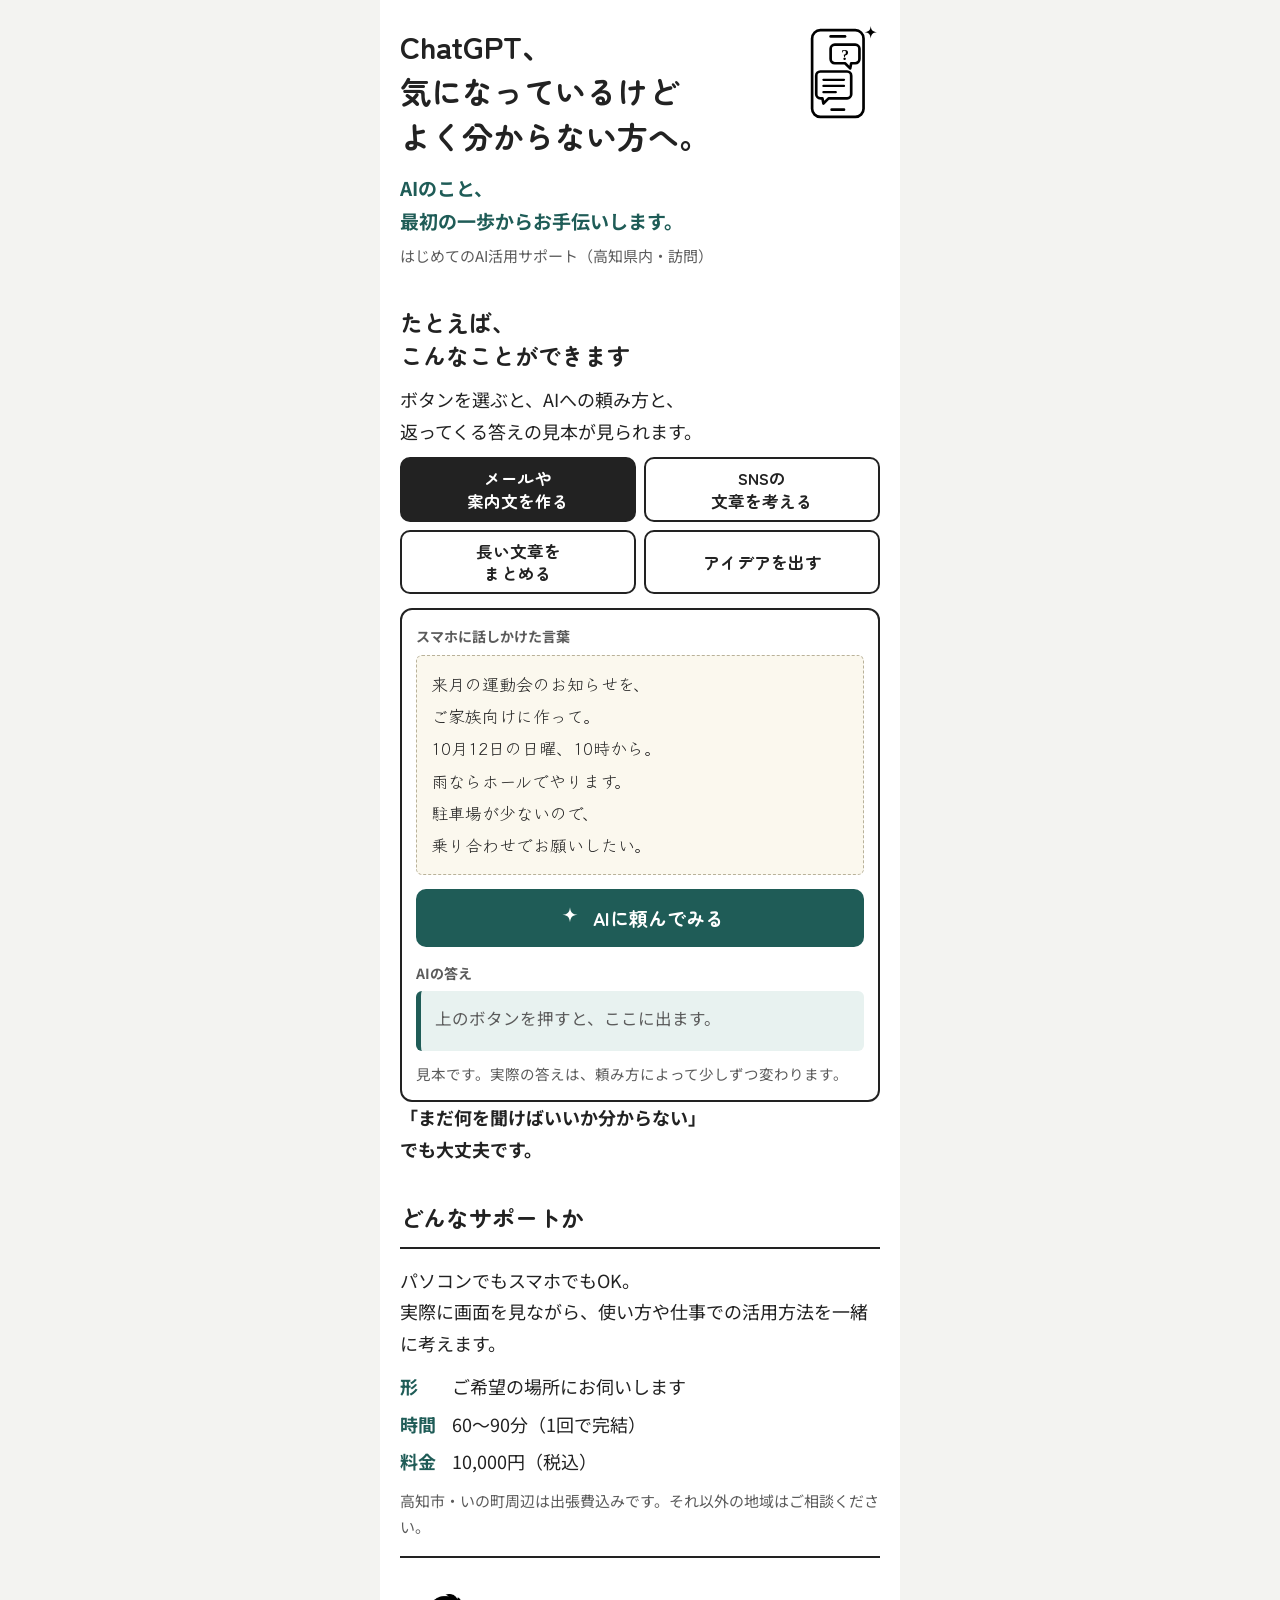
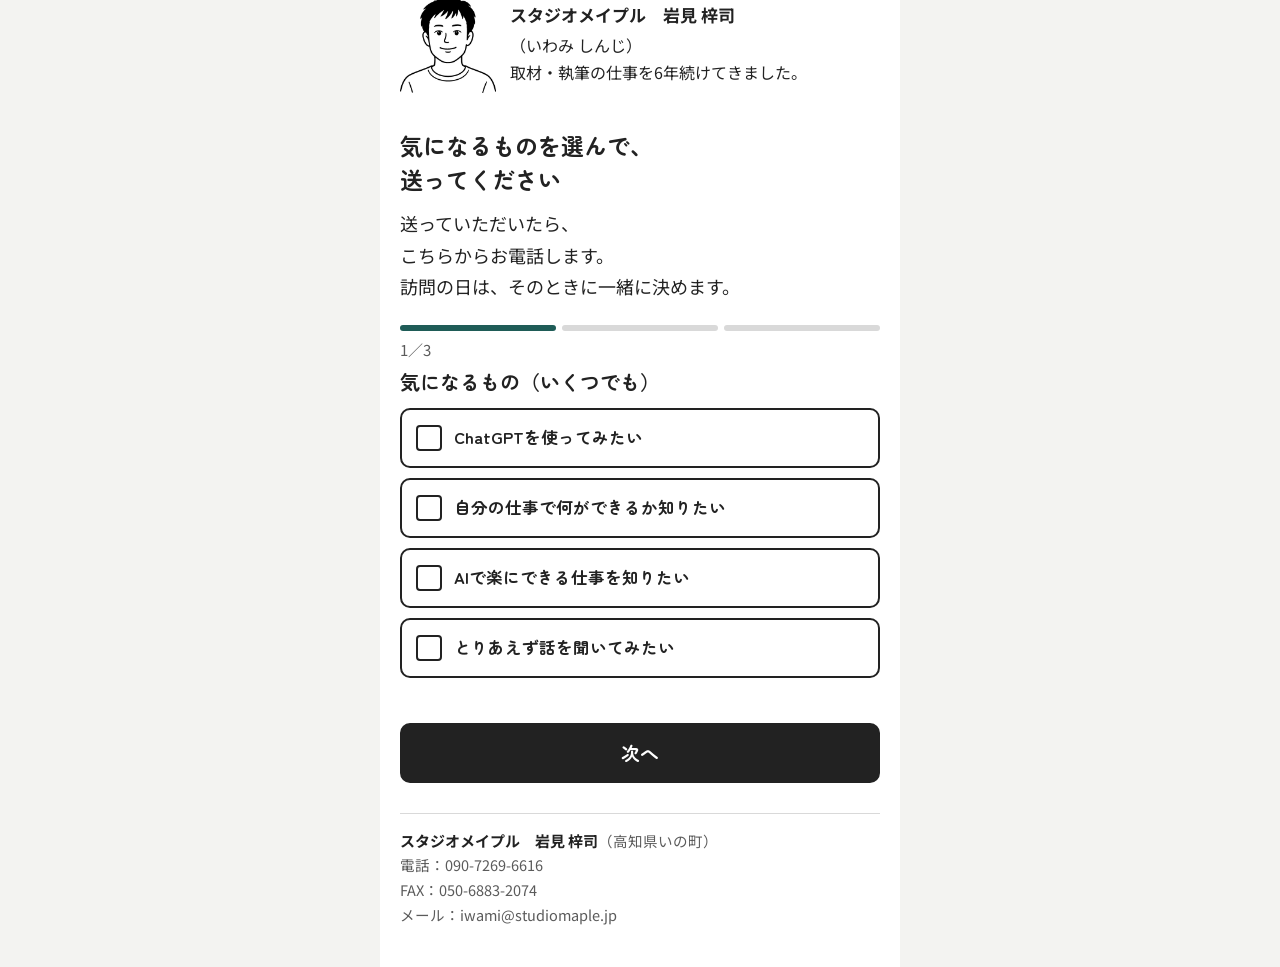
==== ai/index.html @ 5b70effe "Add files via upload" ====
<!DOCTYPE html>
<html lang="ja">
<head>
<meta charset="utf-8">
<meta name="viewport" content="width=device-width, initial-scale=1, viewport-fit=cover">
<title>ChatGPT、気になっているけどよく分からない方へ｜スタジオメイプル</title>
<link rel="preconnect" href="https://fonts.googleapis.com">
<link rel="preconnect" href="https://fonts.gstatic.com" crossorigin>
<link href="https://fonts.googleapis.com/css2?family=Zen+Maru+Gothic:wght@500;700&family=Noto+Sans+JP:wght@400;700&family=Klee+One:wght@600&display=swap" rel="stylesheet">
<style>
:root{
  --ink:#222;
  --sub:#5b5b5b;
  --paper:#ffffff;
  --bg:#f3f3f1;
  --line:#d9d9d9;
  --pine:#1f5c57;
  --pine-soft:#e8f2f0;
  --memo:#fbf8ee;
  --memo-line:#b9b29a;
  --focus:#f2a900;
  --err:#b00020;
  box-sizing:border-box;
  padding-top:env(safe-area-inset-top,0px);
  padding-bottom:env(safe-area-inset-bottom,0px);
}
html{color-scheme:light}
*,*::before,*::after{box-sizing:inherit}
html{scroll-padding-top:env(safe-area-inset-top,0px)}
body{
  margin:0;background:var(--bg);color:var(--ink);
  font-family:"Noto Sans JP","Hiragino Sans","Yu Gothic",sans-serif;
  font-size:18px;line-height:1.75;
}
.page{max-width:520px;margin:0 auto;background:var(--paper);min-height:100vh;padding:24px 20px 40px}
h1,h2,h3,.btn,.chip,.go{font-family:"Zen Maru Gothic","Noto Sans JP",sans-serif}
img{max-width:100%}
button{font:inherit;color:inherit}
:focus-visible{outline:3px solid var(--focus);outline-offset:2px}

.hero h1{font-size:clamp(23px,6.8vw,31px);line-height:1.45;margin:0}
.hero{position:relative}
.hero .phone{position:absolute;right:0;top:0;width:clamp(52px,15vw,72px)}
.hero h1{padding-right:clamp(56px,16vw,80px)}
.lead{margin:12px 0 0;font-size:19px;font-weight:700;color:var(--pine)}
.service{margin:6px 0 0;font-size:15px;color:var(--sub)}

h2{font-size:23px;margin:0 0 12px;line-height:1.45}
.block{margin-top:36px}
.block>p{margin:0 0 10px}

/* 見本 */
.tabs{display:grid;grid-template-columns:1fr 1fr;gap:8px}
.tabs button{
  white-space:pre-line;
  min-height:56px;padding:8px 10px;border:2px solid var(--ink);border-radius:10px;background:#fff;
  font-family:"Zen Maru Gothic","Noto Sans JP",sans-serif;font-size:16.5px;font-weight:700;line-height:1.35;cursor:pointer;text-align:center;
}
.tabs button[aria-selected="true"]{background:var(--ink);color:#fff}
.sample{margin-top:14px;border:2px solid var(--ink);border-radius:12px;padding:14px}
.label{font-size:14px;font-weight:700;margin:0 0 6px;color:var(--sub)}
.before{
  background:var(--memo);border:1.5px dashed var(--memo-line);border-radius:6px;padding:12px 14px;
  font-family:"Klee One","Noto Sans JP",cursive;font-size:17px;line-height:1.9;white-space:pre-wrap;
}
.go{
  display:flex;align-items:center;justify-content:center;gap:10px;width:100%;
  margin:14px 0;min-height:58px;border:0;border-radius:10px;background:var(--pine);color:#fff;
  font-size:19px;font-weight:700;cursor:pointer;
}
.go svg{width:26px;height:26px}
.after{background:var(--pine-soft);border-left:5px solid var(--pine);border-radius:6px;padding:12px 14px;font-size:16.5px;line-height:1.85;white-space:pre-wrap;min-height:60px}
.after .row{opacity:0;transform:translateY(4px);transition:opacity .35s,transform .35s}
.after .row.show{opacity:1;transform:none}
.wait{color:var(--sub)}
.note{font-size:14.5px;color:var(--sub);margin:10px 0 0}
.spark{animation:spin .8s ease-in-out}
@keyframes spin{0%{transform:scale(1) rotate(0)}50%{transform:scale(1.4) rotate(90deg)}100%{transform:scale(1) rotate(180deg)}}
.ok{margin:16px 0 0;font-weight:700}

/* サポート内容 */
.plan{border-top:2px solid var(--ink);border-bottom:2px solid var(--ink);padding:16px 0}
.plan p{margin:0 0 12px}
.plan dl{display:grid;grid-template-columns:auto 1fr;gap:6px 16px;margin:0}
.plan dt{font-weight:700;color:var(--pine)}
.plan dd{margin:0}
.plan .small{font-size:15px;color:var(--sub)}

/* 担当 */
.who{display:flex;gap:14px;align-items:center}
.who img{width:96px;flex:none}
.who p{margin:0;font-size:16px;line-height:1.7}
.who b{display:block;font-size:17px;margin-bottom:2px}

/* フォーム */
.steps{display:flex;gap:6px;margin:22px 0 6px}
.steps span{flex:1;height:6px;border-radius:3px;background:var(--line)}
.steps span.on{background:var(--pine)}
h3.q{font-size:20px;margin:0 0 12px;line-height:1.45;font-weight:700}
h3.q .opt{font-size:15px;font-weight:400;color:var(--sub)}
.stepname{font-size:15px;color:var(--sub);margin:0 0 4px}
.chips{display:grid;gap:10px}
.chip{
  display:flex;align-items:center;gap:12px;text-align:left;width:100%;
  min-height:60px;padding:10px 14px;border:2px solid var(--ink);border-radius:10px;
  background:#fff;font-size:16.5px;font-weight:700;line-height:1.4;cursor:pointer;
}
.chip .box{width:26px;height:26px;border:2px solid var(--ink);border-radius:4px;flex:none;display:grid;place-items:center}
.chip[aria-pressed="true"]{background:var(--pine);border-color:var(--pine);color:#fff}
.chip[aria-pressed="true"] .box{border-color:#fff;background:#fff}
.chip[aria-pressed="true"] .box::after{content:"";width:12px;height:7px;border-left:3px solid var(--pine);border-bottom:3px solid var(--pine);transform:rotate(-45deg) translate(1px,-1px)}
.hint{font-size:15px;color:var(--sub);margin:10px 0 0}
.field{margin:0 0 18px}
.field label,.field .q{display:block;font-weight:700;margin-bottom:6px}
.field .opt{font-weight:400;font-size:15px;color:var(--sub)}
input[type=text],input[type=tel],textarea{
  width:100%;font:inherit;font-size:18px;padding:12px;border:2px solid #888;border-radius:8px;background:#fff;color:var(--ink);
}
textarea{min-height:120px;resize:vertical}
.radio{display:flex;gap:8px}
.radio label{flex:1;display:flex;align-items:center;justify-content:center;gap:6px;min-height:56px;border:2px solid var(--ink);border-radius:10px;font-weight:700;cursor:pointer;font-size:17px}
.radio input{width:20px;height:20px;accent-color:var(--pine)}
.radio label:has(input:checked){background:var(--pine-soft);border-color:var(--pine)}
.err{color:var(--err);font-size:15px;margin:6px 0 0;min-height:1em}
.nav{display:flex;gap:10px;margin-top:24px}
.btn{flex:1;min-height:60px;border-radius:10px;font-size:19px;font-weight:700;cursor:pointer;border:2px solid var(--ink);background:#fff}
.btn.primary{background:var(--ink);color:#fff;flex:2}
.btn:disabled{opacity:.6}

/* 確認 */
.confirm dl{margin:0;border-top:1px solid var(--line)}
.confirm dt{font-size:15px;color:var(--sub);margin-top:12px}
.confirm dd{margin:2px 0 12px;font-weight:700;white-space:pre-wrap;word-break:break-all;border-bottom:1px solid var(--line);padding-bottom:12px}
.check{background:var(--pine-soft);border-radius:8px;padding:12px 14px;margin-top:14px;font-size:16px}

.done{text-align:center;padding:20px 0}
.done img{width:120px}
.done p{margin:0 0 8px}
footer{margin-top:30px;padding-top:14px;border-top:1px solid var(--line);font-size:14.5px;color:var(--sub);line-height:1.7}
footer b{color:var(--ink);font-size:15px}
[hidden]{display:none!important}
@media (prefers-reduced-motion:reduce){.after .row{transition:none}.spark{animation:none}}
</style>
</head>
<body>
<div class="page">

  <header class="hero">
    <img class="phone" src="[data-uri]" alt=""><h1>ChatGPT、<br>気になっているけど<br>よく分からない方へ。</h1>
    <p class="lead">AIのこと、<br>最初の一歩からお手伝いします。</p>
    <p class="service">はじめてのAI活用サポート（高知県内・訪問）</p>
  </header>

  <!-- 見本 -->
  <section class="block" aria-labelledby="h-sample">
    <h2 id="h-sample">たとえば、<br>こんなことができます</h2>
    <p>ボタンを選ぶと、AIへの頼み方と、<br>返ってくる答えの見本が見られます。</p>
    <div class="tabs" id="tabs" role="tablist"></div>
    <div class="sample">
      <p class="label">スマホに話しかけた言葉</p>
      <div class="before" id="before"></div>
      <button type="button" class="go" id="go">
        <svg viewBox="0 0 24 24" aria-hidden="true"><path fill="#fff" d="M12 2c.6 5 2 6.4 7 7-5 .6-6.4 2-7 7-.6-5-2-6.4-7-7 5-.6 6.4-2 7-7z"/></svg>
        AIに頼んでみる
      </button>
      <p class="label">AIの答え</p>
      <div class="after" id="after" aria-live="polite"></div>
      <p class="note">見本です。実際の答えは、頼み方によって少しずつ変わります。</p>
    </div>
    <p class="ok">「まだ何を聞けばいいか分からない」<br>でも大丈夫です。</p>
  </section>

  <!-- サポート内容 -->
  <section class="block" aria-labelledby="h-plan">
    <h2 id="h-plan">どんなサポートか</h2>
    <div class="plan">
      <p>パソコンでもスマホでもOK。<br>実際に画面を見ながら、使い方や仕事での活用方法を一緒に考えます。</p>
      <dl>
        <dt>形</dt><dd>ご希望の場所にお伺いします</dd>
        <dt>時間</dt><dd>60〜90分（1回で完結）</dd>
        <dt>料金</dt><dd>10,000円（税込）</dd>
      </dl>
      <p class="small" style="margin:10px 0 0">高知市・いの町周辺は出張費込みです。それ以外の地域はご相談ください。</p>
    </div>
  </section>

  <!-- 担当 -->
  <section class="block who" aria-label="担当">
    <img src="[data-uri]" alt="岩見の似顔絵">
    <p><b>スタジオメイプル　岩見 梓司</b>（いわみ しんじ）<br>取材・執筆の仕事を6年続けてきました。</p>
  </section>

  <!-- 申し込み -->
  <section class="block" aria-labelledby="h-form">
    <h2 id="h-form">気になるものを選んで、<br>送ってください</h2>
    <p>送っていただいたら、<br>こちらからお電話します。<br>訪問の日は、そのときに一緒に決めます。</p>

    <form id="f" novalidate>
      <div class="steps" aria-hidden="true"><span class="on"></span><span></span><span></span></div>

      <!-- 1 -->
      <div data-step="1">
        <p class="stepname">1／3</p>
        <h3 class="q">気になるもの（いくつでも）</h3>
        <div class="chips" id="interests"></div>
        <p class="err" id="err1"></p>
      </div>

      <!-- 2 -->
      <div data-step="2" hidden>
        <p class="stepname">2／3</p>
        <h3 class="q">聞いてみたい疑問があれば、選んでください <span class="opt">（任意）</span></h3>
        <div class="chips" id="questions"></div>
        <div class="field" style="margin-top:18px">
          <label for="detail">そのほか、伝えたいこと <span class="opt">（任意）</span></label>
          <textarea id="detail" placeholder="空欄でも大丈夫です"></textarea>
          <p class="note">利用者さんのお名前などの個人情報は書かないでください。</p>
        </div>
      </div>

      <!-- 3 -->
      <div data-step="3" hidden>
        <p class="stepname">3／3</p>
        <h3 class="q">お電話の連絡先を教えてください</h3>
        <div class="field">
          <label for="org">事業所名</label>
          <input type="text" id="org" autocomplete="organization">
          <p class="err" id="errOrg"></p>
        </div>
        <div class="field">
          <label for="person">お名前</label>
          <input type="text" id="person" autocomplete="name">
          <p class="err" id="errPerson"></p>
        </div>
        <div class="field">
          <label for="tel">お電話番号</label>
          <input type="tel" id="tel" inputmode="tel" autocomplete="tel">
          <p class="err" id="errTel"></p>
        </div>
        <div class="field">
          <span class="q">お電話してよい時間帯</span>
          <div class="radio">
            <label><input type="radio" name="time" value="午前">午前</label>
            <label><input type="radio" name="time" value="午後">午後</label>
            <label><input type="radio" name="time" value="いつでも" checked>いつでも</label>
          </div>
        </div>
      </div>

      <!-- 確認 -->
      <div data-step="4" class="confirm" hidden>
        <h3 class="q">この内容で送ります</h3>
        <dl id="summary"></dl>
        <div class="check" id="dest"></div>
      </div>

      <div class="nav">
        <button type="button" class="btn" id="back" hidden>戻る</button>
        <button type="button" class="btn primary" id="next">次へ</button>
      </div>
    </form>

    <div class="done" id="done" hidden>
      <img src="[data-uri]" alt="岩見の似顔絵">
      <h2>送りました</h2>
      <p>内容を確認して、こちらからお電話します。</p>
      <p>訪問の日は、そのときに一緒に決めましょう。</p>
    </div>
  </section>

  <footer>
    <b>スタジオメイプル　岩見 梓司</b>（高知県いの町）<br>
    電話：090-7269-6616<br>
    FAX：050-6883-2074<br>
    メール：iwami@studiomaple.jp
  </footer>
</div>

<script>
// 送信先（GASのウェブアプリURLを入れる。空のままなら送信せず完了画面だけ出す）
const SUBMIT_URL = "https://script.google.com/macros/s/AKfycbyipkDEhVHy2upESfftGuasAbi00ZOAkcY2e_oqUNmRQZcQHAdJz7SuQuYQqYIAnmemhw/exec";

const SAMPLES = [
  {id:"mail", name:"メールや\n案内文を作る",
   before:"来月の運動会のお知らせを、\nご家族向けに作って。\n10月12日の日曜、10時から。\n雨ならホールでやります。\n駐車場が少ないので、\n乗り合わせでお願いしたい。",
   after:["ご家族のみなさまへ","","秋の運動会のご案内","","10月12日（日）午前10時から、運動会を開きます。","ご家族のみなさまも、ぜひご参加ください。","雨の場合は、ホールで行います。","","駐車場が少ないため、","乗り合わせでのご来場にご協力をお願いいたします。"]},
  {id:"sns", name:"SNSの\n文章を考える",
   before:"事業所のインスタに載せる文章を\n考えて。\n今日はみんなで秋祭りの飾りを作った。\nやわらかい感じで、短めに。",
   after:["今日はみんなで、秋祭りの飾りづくり。","","色紙を切ったり、貼ったり。","「これはどこに飾ろうか」と、","あちこちで話がはずみました。","","できあがった飾りは、","玄関に飾っています。","お越しの際は、ぜひ見てください。"]},
  {id:"sum", name:"長い文章を\nまとめる",
   before:"（県から届いた長いお知らせを\n　そのまま貼りつけて）\n\nこれ、何をすればいいのか\n3行で教えて。",
   after:["このお知らせで必要なことは、次の3つです。","","・11月末までに、報告書を1枚出す必要があります","・書き方の見本は、県のホームページに載っています","・分からないときは、お知らせに書かれている窓口に電話で聞くことができます"]},
  {id:"idea", name:"アイデアを出す",
   before:"来月のレクリエーション、\n座ったままできるものを\n5つ出して。\n道具は、身近にあるもので。",
   after:["座ったままできるレクリエーション","","1. 新聞紙を丸めた玉で、玉入れ","2. 風船を使った、座ったままバレー","3. なつかしい歌の、イントロ当てクイズ","4. 秋の食べ物だけで、しりとり","5. ペットボトルを並べて、ボウリング"]}
];

const INTERESTS = [
  "ChatGPTを使ってみたい",
  "自分の仕事で何ができるか知りたい",
  "AIで楽にできる仕事を知りたい",
  "とりあえず話を聞いてみたい"
];

const QUESTIONS = [
  "ChatGPTって何？",
  "無料でも使える？",
  "スマホでも使える？",
  "仕事で何ができる？",
  "何を聞けばいいの？"
];

const $ = s => document.querySelector(s);
const reduce = () => matchMedia("(prefers-reduced-motion:reduce)").matches;
const SRC = new URLSearchParams(location.search).get("src") || "";
let current = SAMPLES[0].id, step = 1;

// 見本
function renderTabs(){
  const tabs=$("#tabs");tabs.innerHTML="";
  SAMPLES.forEach(s=>{
    const b=document.createElement("button");
    b.type="button";b.setAttribute("role","tab");b.textContent=s.name;
    b.setAttribute("aria-selected",s.id===current);
    b.onclick=()=>{current=s.id;renderTabs();renderSample()};
    tabs.appendChild(b);
  });
}
function renderSample(){
  const s=SAMPLES.find(x=>x.id===current);
  $("#before").textContent=s.before;
  $("#after").innerHTML='<span class="wait">上のボタンを押すと、ここに出ます。</span>';
}
$("#go").onclick=()=>{
  const s=SAMPLES.find(x=>x.id===current);
  const svg=$("#go svg");svg.classList.remove("spark");void svg.offsetWidth;svg.classList.add("spark");
  const after=$("#after");after.innerHTML="";
  const rows=s.after.map(line=>{const d=document.createElement("div");d.className="row";d.textContent=line||"\u00a0";after.appendChild(d);return d});
  rows.forEach((r,i)=>setTimeout(()=>r.classList.add("show"),reduce()?0:250+i*120));
};
renderTabs();renderSample();

// 選択ボタン
function makeChips(el,items,set){
  items.forEach(name=>{
    const b=document.createElement("button");
    b.type="button";b.className="chip";b.setAttribute("aria-pressed","false");
    b.innerHTML='<span class="box"></span>';
    b.append(name);
    b.onclick=()=>{
      const on=b.getAttribute("aria-pressed")!=="true";
      b.setAttribute("aria-pressed",on);
      on?set.add(name):set.delete(name);
      $("#err1").textContent="";
    };
    el.appendChild(b);
  });
}
const pickedI=new Set(), pickedQ=new Set();
makeChips($("#interests"),INTERESTS,pickedI);
makeChips($("#questions"),QUESTIONS,pickedQ);

// 進み方
function showStep(n){
  step=n;
  document.querySelectorAll("[data-step]").forEach(s=>s.hidden=Number(s.dataset.step)!==n);
  document.querySelectorAll(".steps span").forEach((s,i)=>s.classList.toggle("on",i<Math.min(n,3)));
  $("#back").hidden=n===1;
  $("#next").textContent=n===3?"確認する":n===4?"この内容で送る":"次へ";
  $("#f").scrollIntoView({behavior:reduce()?"auto":"smooth",block:"start"});
}
function validate(){
  if(step===1&&pickedI.size===0){$("#err1").textContent="1つ以上選んでください。";return false}
  if(step===3){
    let ok=true;
    ["#errOrg","#errPerson","#errTel"].forEach(e=>$(e).textContent="");
    if(!$("#org").value.trim()){$("#errOrg").textContent="事業所名を入れてください。";ok=false}
    if(!$("#person").value.trim()){$("#errPerson").textContent="お名前を入れてください。";ok=false}
    if($("#tel").value.replace(/\D/g,"").length<10){$("#errTel").textContent="お電話番号を市外局番から入れてください。";ok=false}
    return ok;
  }
  return true;
}
function data(){
  return {
    interests:[...pickedI].join("、"),
    questions:[...pickedQ].join("、"),
    detail:$("#detail").value.trim(),
    org:$("#org").value.trim(),
    person:$("#person").value.trim(),
    tel:$("#tel").value.trim(),
    time:$('input[name=time]:checked').value,
    src:SRC
  };
}
function buildSummary(){
  const d=data();
  const rows=[["気になるもの",d.interests],["聞いてみたい疑問",d.questions||"（なし）"],["伝えたいこと",d.detail||"（なし）"],["事業所名",d.org],["お名前",d.person]];
  const dl=$("#summary");dl.innerHTML="";
  rows.forEach(([k,v])=>{const dt=document.createElement("dt");dt.textContent=k;const dd=document.createElement("dd");dd.textContent=v;dl.append(dt,dd)});
  $("#dest").textContent=`「${d.tel}」に、${d.time==="いつでも"?"都合のよい時間に":d.time+"に"}お電話します。番号に間違いがないか、もう一度ご確認ください。`;
}
async function submit(){
  const d=data();
  $("#next").disabled=true;$("#next").textContent="送っています…";
  try{
    if(SUBMIT_URL){await fetch(SUBMIT_URL,{method:"POST",mode:"no-cors",body:JSON.stringify(d)})}
    $("#f").hidden=true;$("#done").hidden=false;
    $("#done").scrollIntoView({behavior:"auto",block:"start"});
  }catch(e){
    $("#next").disabled=false;$("#next").textContent="この内容で送る";
    $("#dest").textContent="送れませんでした。電波の良い場所でもう一度押すか、FAX（050-6883-2074）でお送りください。";
  }
}
$("#next").onclick=()=>{
  if(!validate())return;
  if(step===3){buildSummary();showStep(4);return}
  if(step===4){submit();return}
  showStep(step+1);
};
$("#back").onclick=()=>showStep(step-1);
</script>
</body>
</html>
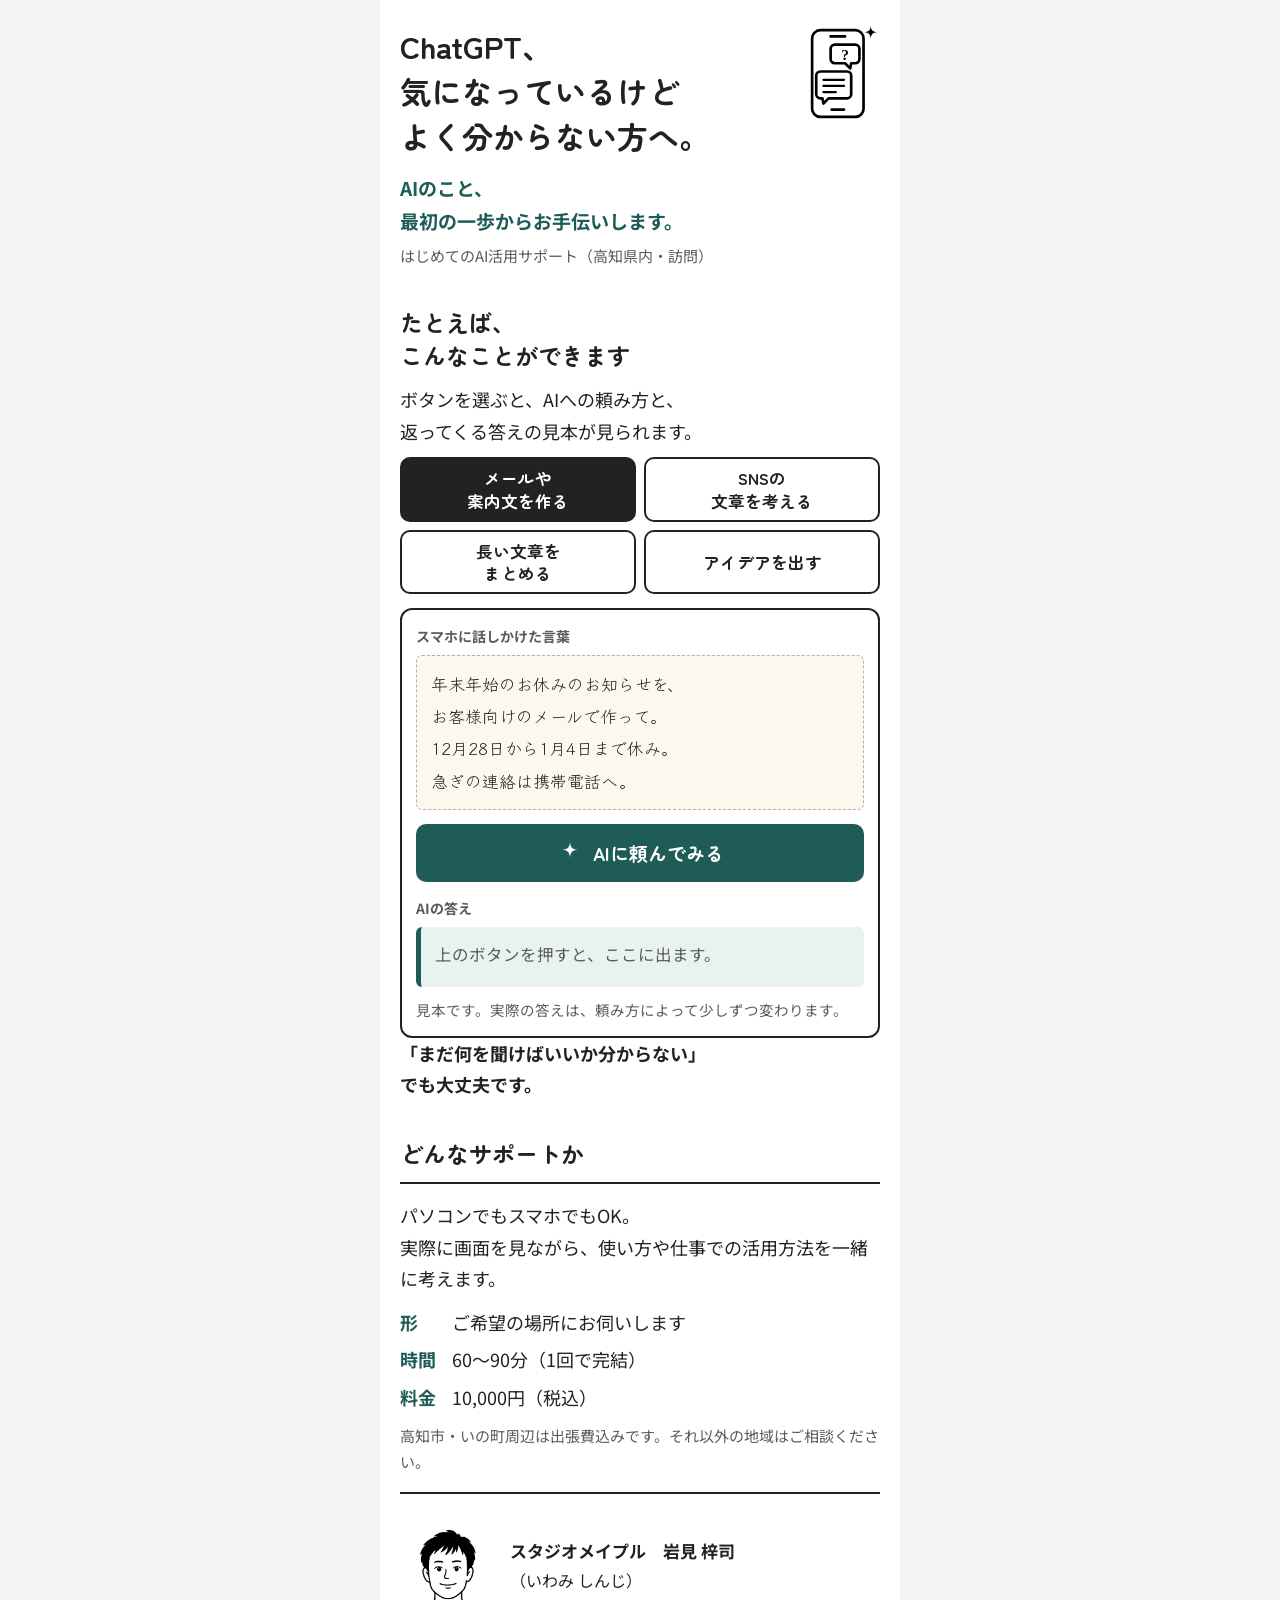
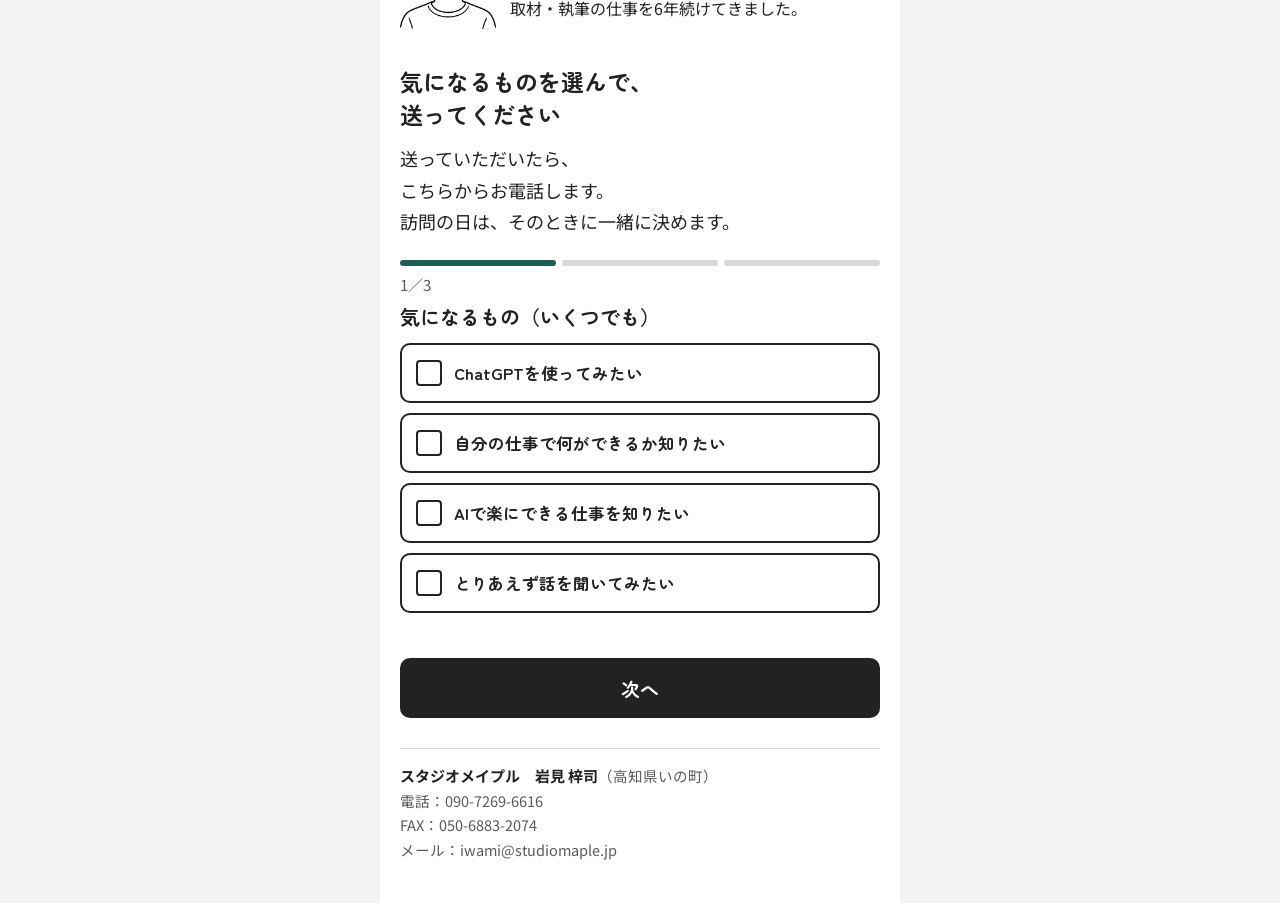
==== commit 437c77f1: "Add files via upload 見本を業種で切り替える版に更新" ====
--- a/ai/index.html
+++ b/ai/index.html
@@ -280,7 +280,7 @@
 // 送信先（GASのウェブアプリURLを入れる。空のままなら送信せず完了画面だけ出す）
 const SUBMIT_URL = "https://script.google.com/macros/s/AKfycbyipkDEhVHy2upESfftGuasAbi00ZOAkcY2e_oqUNmRQZcQHAdJz7SuQuYQqYIAnmemhw/exec";
 
-const SAMPLES = [
+const SAMPLES_CARE = [
   {id:"mail", name:"メールや\n案内文を作る",
    before:"来月の運動会のお知らせを、\nご家族向けに作って。\n10月12日の日曜、10時から。\n雨ならホールでやります。\n駐車場が少ないので、\n乗り合わせでお願いしたい。",
    after:["ご家族のみなさまへ","","秋の運動会のご案内","","10月12日（日）午前10時から、運動会を開きます。","ご家族のみなさまも、ぜひご参加ください。","雨の場合は、ホールで行います。","","駐車場が少ないため、","乗り合わせでのご来場にご協力をお願いいたします。"]},
@@ -294,6 +294,24 @@
    before:"来月のレクリエーション、\n座ったままできるものを\n5つ出して。\n道具は、身近にあるもので。",
    after:["座ったままできるレクリエーション","","1. 新聞紙を丸めた玉で、玉入れ","2. 風船を使った、座ったままバレー","3. なつかしい歌の、イントロ当てクイズ","4. 秋の食べ物だけで、しりとり","5. ペットボトルを並べて、ボウリング"]}
 ];
+
+const SAMPLES_GENERAL = [
+  {id:"mail", name:"メールや\n案内文を作る",
+   before:"年末年始のお休みのお知らせを、\nお客様向けのメールで作って。\n12月28日から1月4日まで休み。\n急ぎの連絡は携帯電話へ。",
+   after:["お客様各位","","年末年始休業のお知らせ","","誠に勝手ながら、12月28日から1月4日まで","休業とさせていただきます。","","お急ぎのご連絡は、携帯電話にて承ります。","来年も、どうぞよろしくお願いいたします。"]},
+  {id:"sns", name:"SNSの\n文章を考える",
+   before:"事務所のSNSに載せる文章を\n考えて。\n来月、無料の相談会をひらく。\nやわらかい感じで、短めに。",
+   after:["来月、無料の相談会をひらきます。","","「こんなこと聞いていいのかな」","そんな小さな疑問でも大丈夫です。","","お気軽にお越しください。","くわしい日時は、事務所までお問い合わせください。"]},
+  {id:"sum", name:"長い文章を\nまとめる",
+   before:"（国や県から届いた長いお知らせを\n　そのまま貼りつけて）\n\nこれ、何をすればいいのか\n3行で教えて。",
+   after:["このお知らせで必要なことは、次の3つです。","","・11月末までに、報告書を1枚出す必要があります","・書き方の見本は、ホームページに載っています","・分からないときは、お知らせに書かれている窓口に電話で聞くことができます"]},
+  {id:"idea", name:"アイデアを出す",
+   before:"お客様に配るお便りの話題を\n5つ出して。\n堅すぎない内容で。",
+   after:["お便りの話題の案","","1. この時期に多い手続きのお知らせ","2. よくいただく質問と、その答え","3. 事務所のスタッフ紹介","4. 地元のおすすめのお店","5. 最近変わった制度を、やさしく解説"]}
+];
+
+const SRC0 = new URLSearchParams(location.search).get("src") || "";
+const SAMPLES = SRC0.startsWith("fax1") ? SAMPLES_CARE : SAMPLES_GENERAL;
 
 const INTERESTS = [
   "ChatGPTを使ってみたい",
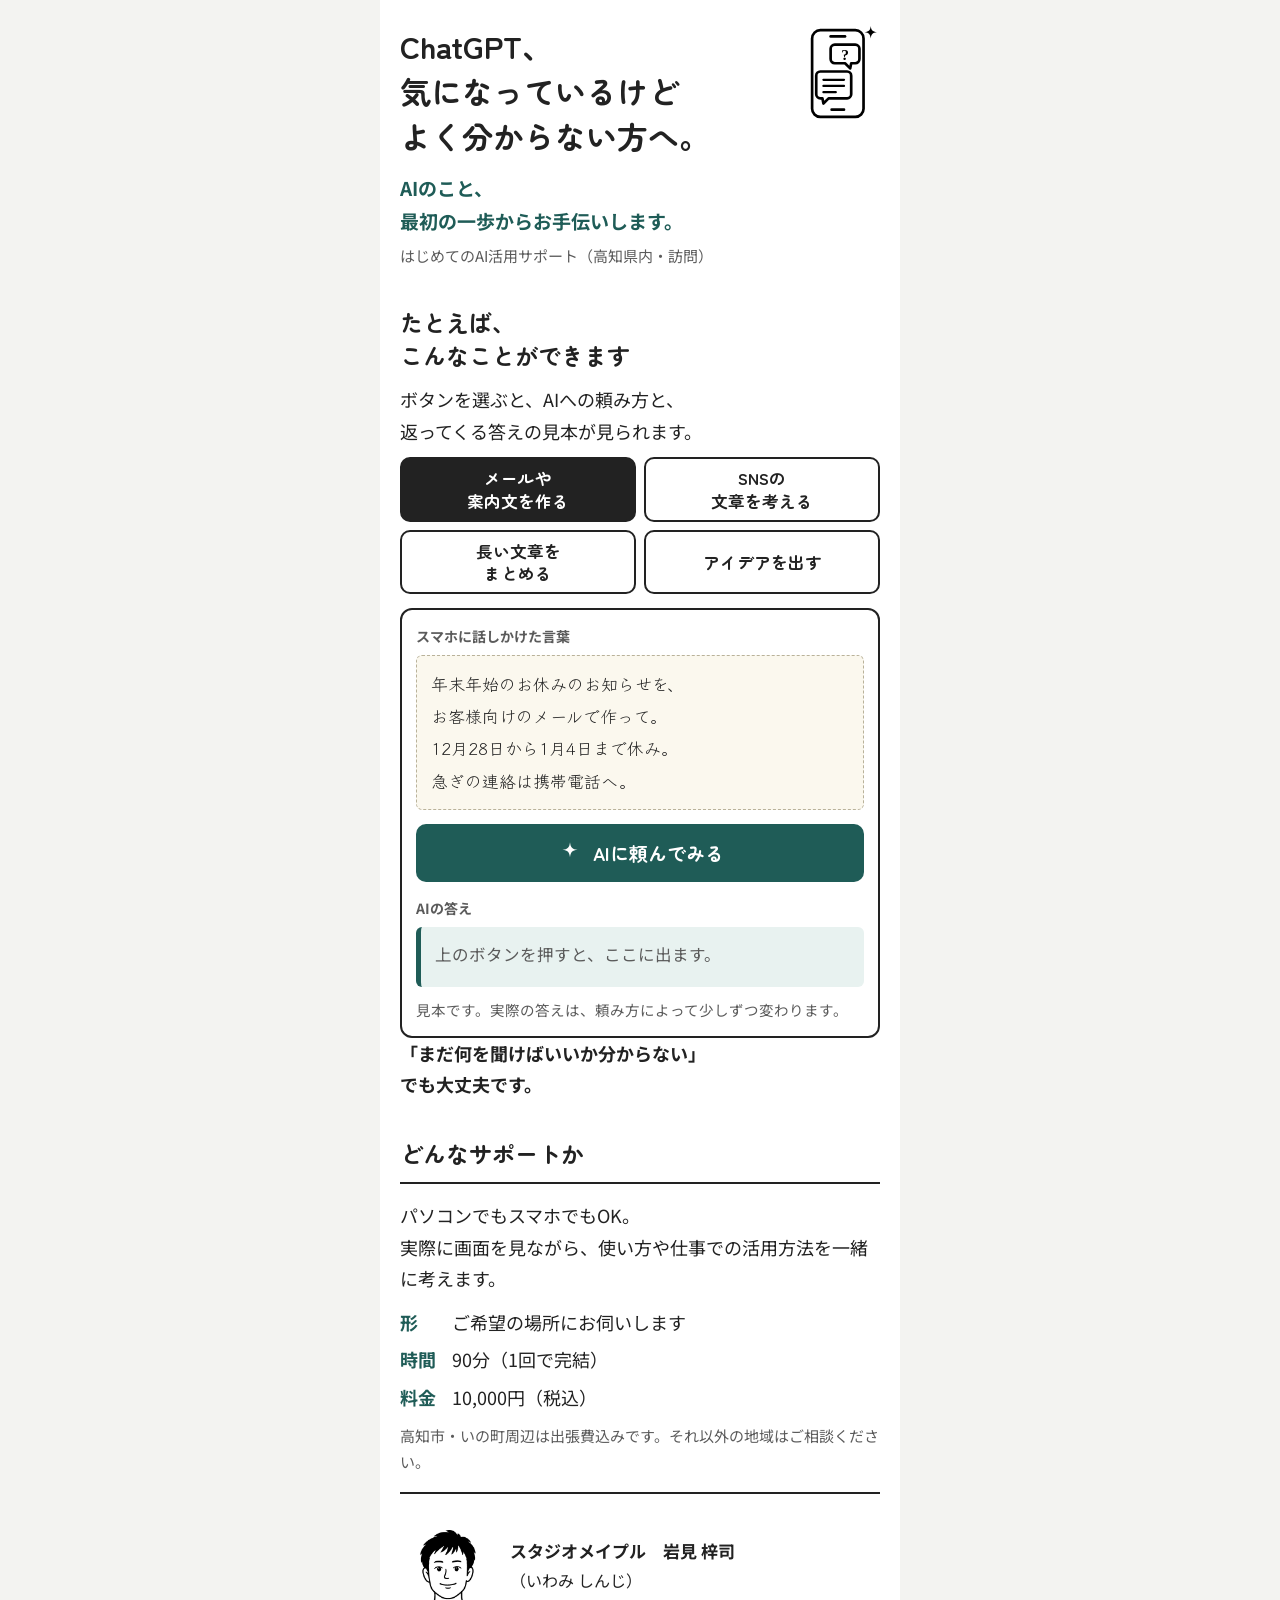
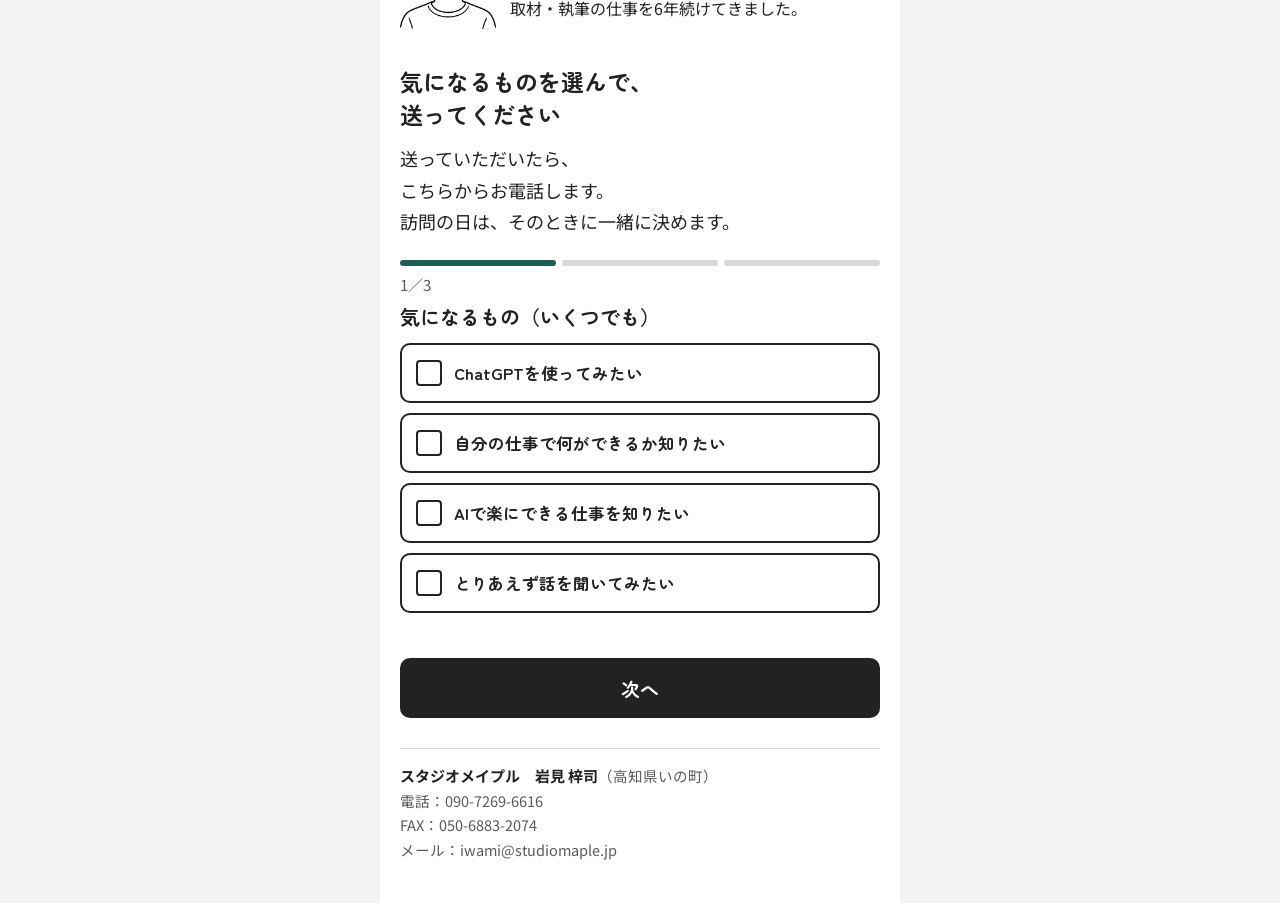
==== commit 001db94c: "Update index.html" ====
--- a/ai/index.html
+++ b/ai/index.html
@@ -146,8 +146,8 @@
 <div class="page">
 
   <header class="hero">
-    <img class="phone" src="[data-uri]" alt=""><h1>ChatGPT、<br>気になっているけど<br>よく分からない方へ。</h1>
-    <p class="lead">AIのこと、<br>最初の一歩からお手伝いします。</p>
+    <img class="phone" src="[data-uri]" alt=""><h1 id="hero-title">ChatGPT、<br>気になっているけど<br>よく分からない方へ。</h1>
+    <p class="lead" id="hero-lead">AIのこと、<br>最初の一歩からお手伝いします。</p>
     <p class="service">はじめてのAI活用サポート（高知県内・訪問）</p>
   </header>
 
@@ -177,7 +177,7 @@
       <p>パソコンでもスマホでもOK。<br>実際に画面を見ながら、使い方や仕事での活用方法を一緒に考えます。</p>
       <dl>
         <dt>形</dt><dd>ご希望の場所にお伺いします</dd>
-        <dt>時間</dt><dd>60〜90分（1回で完結）</dd>
+        <dt>時間</dt><dd>90分（1回で完結）</dd>
         <dt>料金</dt><dd>10,000円（税込）</dd>
       </dl>
       <p class="small" style="margin:10px 0 0">高知市・いの町周辺は出張費込みです。それ以外の地域はご相談ください。</p>
@@ -214,7 +214,7 @@
         <div class="field" style="margin-top:18px">
           <label for="detail">そのほか、伝えたいこと <span class="opt">（任意）</span></label>
           <textarea id="detail" placeholder="空欄でも大丈夫です"></textarea>
-          <p class="note">利用者さんのお名前などの個人情報は書かないでください。</p>
+          <p class="note" id="detail-note">利用者さんのお名前などの個人情報は書かないでください。</p>
         </div>
       </div>
 
@@ -311,7 +311,18 @@
 ];
 
 const SRC0 = new URLSearchParams(location.search).get("src") || "";
-const SAMPLES = SRC0.startsWith("fax1") ? SAMPLES_CARE : SAMPLES_GENERAL;
+// fax1/mail1 は介護・福祉の見本、それ以外（fax2/mail2 など）は士業・一般の見本
+const SAMPLES = (SRC0.startsWith("fax1") || SRC0.startsWith("mail1")) ? SAMPLES_CARE : SAMPLES_GENERAL;
+
+// mail2/form2 は士業向けの見出しとリード文（それ以外は元の文のまま）
+if (SRC0.startsWith("mail2") || SRC0.startsWith("form2")) {
+  document.getElementById("hero-title").innerHTML = "事務所でのChatGPTの使い方を、<br>90分でお伝えします。";
+  document.getElementById("hero-lead").innerHTML = "訪問して、使い始めるところまで<br>ご一緒します。";
+}
+// 「伝えたいこと」欄の注意書きは見本に合わせる
+if (SAMPLES === SAMPLES_GENERAL) {
+  document.getElementById("detail-note").textContent = "お客さまのお名前などの個人情報は書かないでください。";
+}
 
 const INTERESTS = [
   "ChatGPTを使ってみたい",
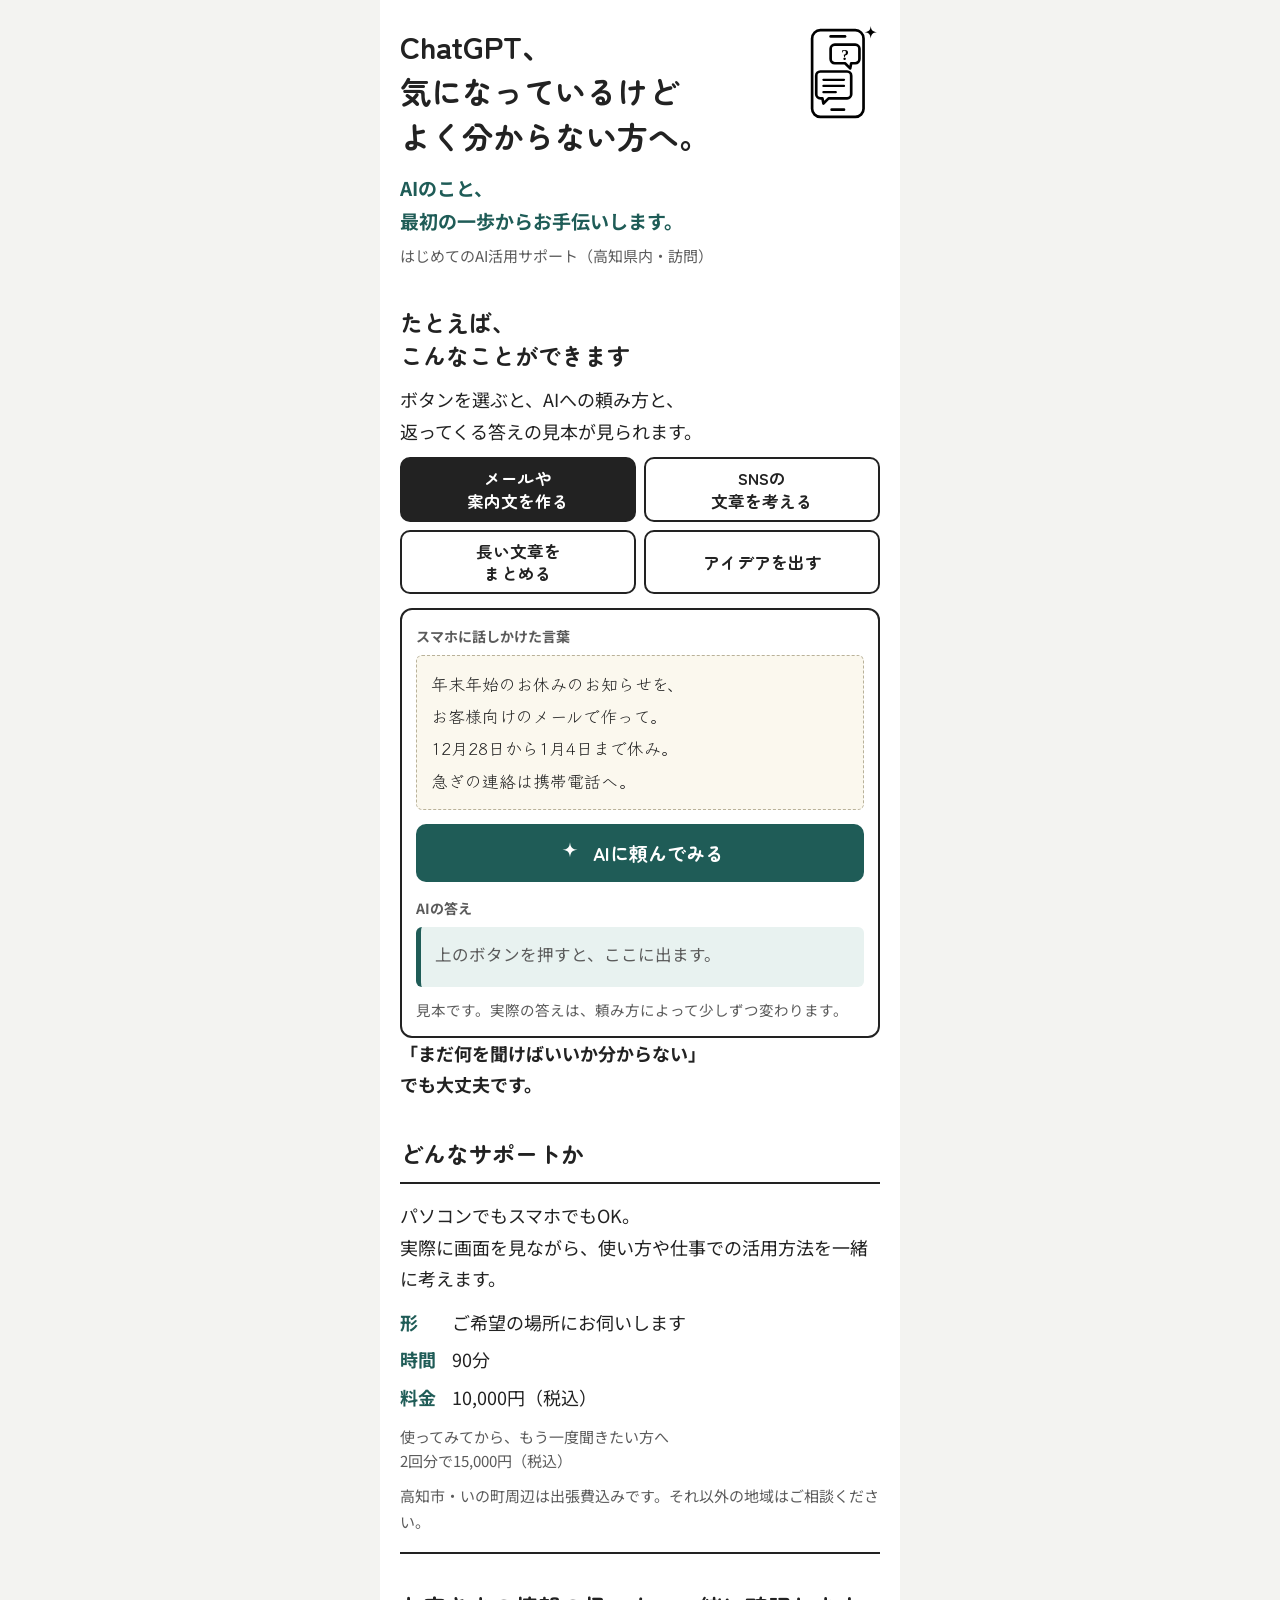
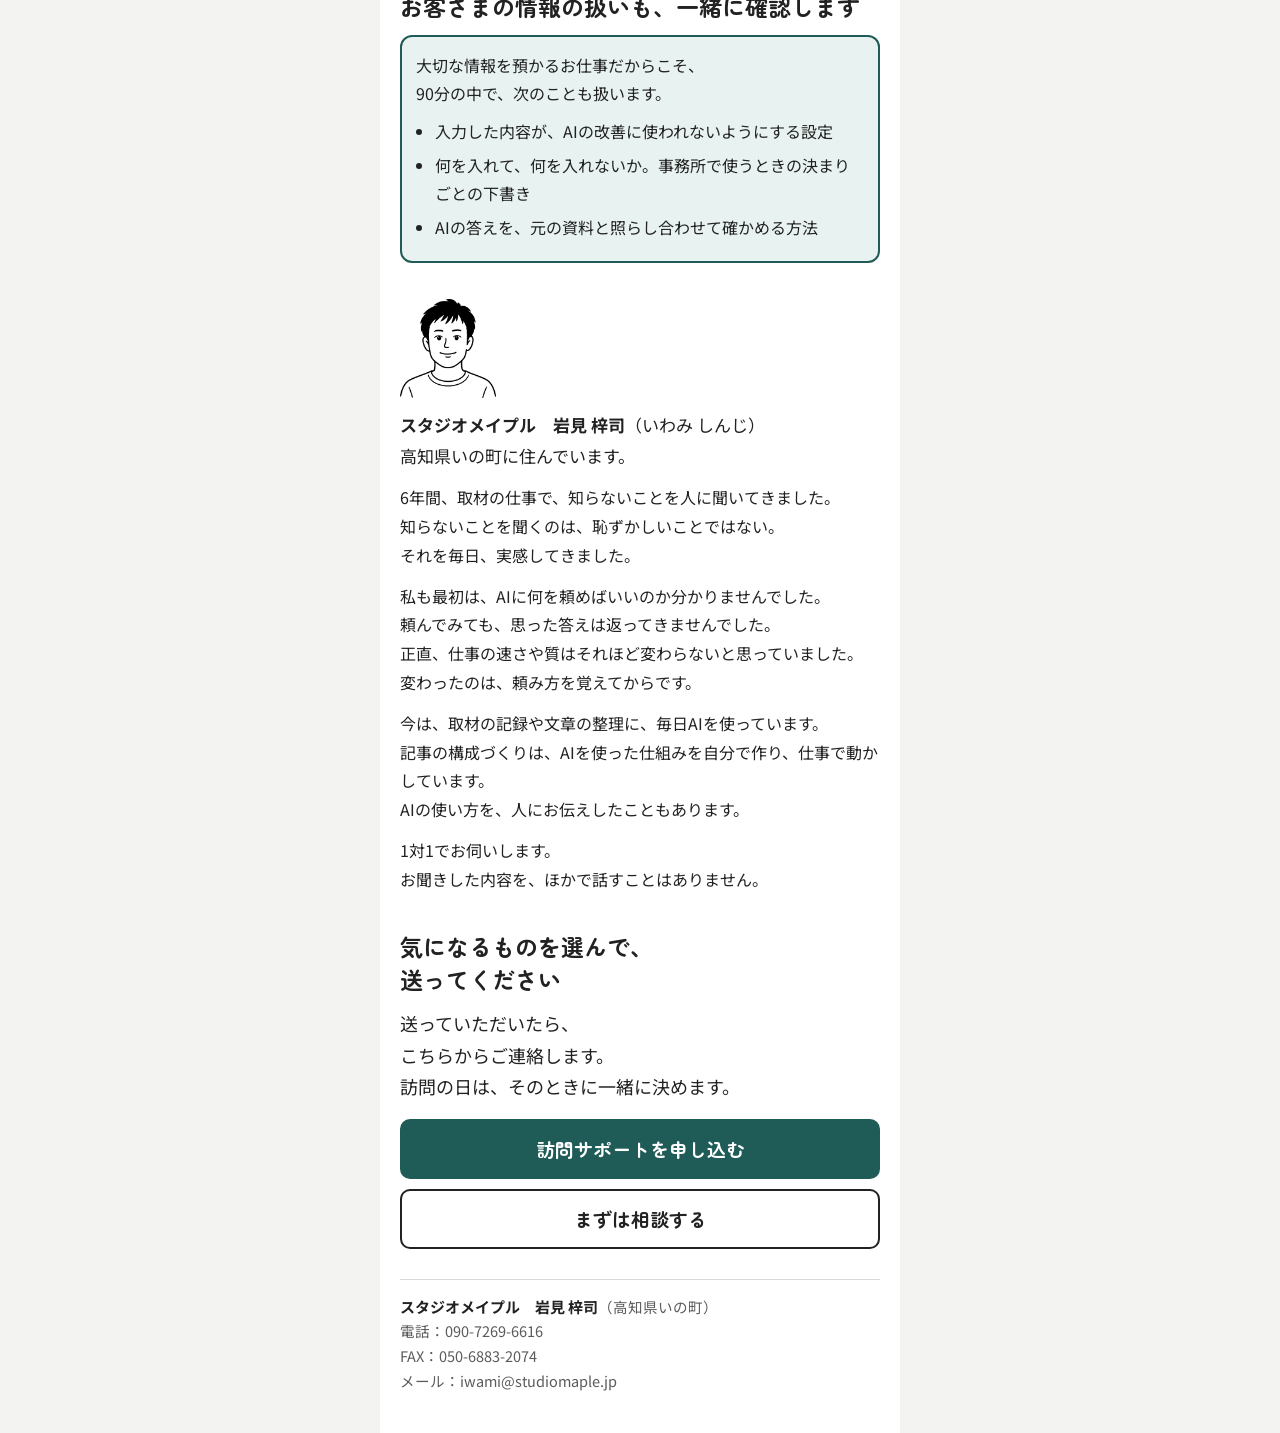
==== commit 1174fd5e: "Update index.html" ====
--- a/ai/index.html
+++ b/ai/index.html
@@ -86,11 +86,28 @@
 .plan dd{margin:0}
 .plan .small{font-size:15px;color:var(--sub)}
 
-/* 担当 */
-.who{display:flex;gap:14px;align-items:center}
-.who img{width:96px;flex:none}
-.who p{margin:0;font-size:16px;line-height:1.7}
-.who b{display:block;font-size:17px;margin-bottom:2px}
+/* 担当（似顔絵の下に文を置く） */
+.who img{display:block;width:96px;margin:0 0 12px}
+.who p{margin:0 0 12px;font-size:16px;line-height:1.8}
+.who p:last-child{margin-bottom:0}
+.who .name{font-size:17px}
+.who .name b{font-size:17px}
+
+/* 情報の扱い（士業向け表示のみ） */
+.info{border:2px solid var(--pine);border-radius:12px;padding:14px 14px;background:var(--pine-soft);font-size:16px;line-height:1.75}
+.info p{margin:0 0 10px}
+.info ul{margin:0;padding-left:1.2em}
+.info li{margin:0 0 6px}
+
+/* 2回分のプラン（控えめ） */
+.plan .twice{margin:12px 0 0;font-size:15px;color:var(--sub);line-height:1.6}
+
+/* 入口のボタン */
+.entry{display:grid;gap:10px;margin:16px 0 0}
+.entry button{min-height:60px;border-radius:10px;font-size:19px;font-weight:700;cursor:pointer;border:2px solid var(--ink);background:#fff;font-family:"Zen Maru Gothic","Noto Sans JP",sans-serif}
+.entry button.main{background:var(--pine);border-color:var(--pine);color:#fff}
+.entry button[aria-pressed="true"]{outline:3px solid var(--focus);outline-offset:2px}
+.youken{font-size:15px;color:var(--sub);margin:18px 0 0}
 
 /* フォーム */
 .steps{display:flex;gap:6px;margin:22px 0 6px}
@@ -113,7 +130,7 @@
 .field{margin:0 0 18px}
 .field label,.field .q{display:block;font-weight:700;margin-bottom:6px}
 .field .opt{font-weight:400;font-size:15px;color:var(--sub)}
-input[type=text],input[type=tel],textarea{
+input[type=text],input[type=tel],input[type=email],textarea{
   width:100%;font:inherit;font-size:18px;padding:12px;border:2px solid #888;border-radius:8px;background:#fff;color:var(--ink);
 }
 textarea{min-height:120px;resize:vertical}
@@ -177,25 +194,49 @@
       <p>パソコンでもスマホでもOK。<br>実際に画面を見ながら、使い方や仕事での活用方法を一緒に考えます。</p>
       <dl>
         <dt>形</dt><dd>ご希望の場所にお伺いします</dd>
-        <dt>時間</dt><dd>90分（1回で完結）</dd>
+        <dt>時間</dt><dd>90分</dd>
         <dt>料金</dt><dd>10,000円（税込）</dd>
       </dl>
+      <p class="twice">使ってみてから、もう一度聞きたい方へ<br>2回分で15,000円（税込）</p>
       <p class="small" style="margin:10px 0 0">高知市・いの町周辺は出張費込みです。それ以外の地域はご相談ください。</p>
     </div>
   </section>
 
+  <!-- 情報の扱い（士業向け表示のみ。介護・福祉向けでは隠す） -->
+  <section class="block" id="sec-info" aria-labelledby="h-info" hidden>
+    <h2 id="h-info">お客さまの情報の扱いも、一緒に確認します</h2>
+    <div class="info">
+      <p>大切な情報を預かるお仕事だからこそ、<br>90分の中で、次のことも扱います。</p>
+      <ul>
+        <li>入力した内容が、AIの改善に使われないようにする設定</li>
+        <li>何を入れて、何を入れないか。事務所で使うときの決まりごとの下書き</li>
+        <li>AIの答えを、元の資料と照らし合わせて確かめる方法</li>
+      </ul>
+    </div>
+  </section>
+
   <!-- 担当 -->
   <section class="block who" aria-label="担当">
     <img src="[data-uri]" alt="岩見の似顔絵">
-    <p><b>スタジオメイプル　岩見 梓司</b>（いわみ しんじ）<br>取材・執筆の仕事を6年続けてきました。</p>
+    <p class="name"><b>スタジオメイプル　岩見 梓司</b>（いわみ しんじ）<br>高知県いの町に住んでいます。</p>
+    <p>6年間、取材の仕事で、知らないことを人に聞いてきました。<br>知らないことを聞くのは、恥ずかしいことではない。<br>それを毎日、実感してきました。</p>
+    <p>私も最初は、AIに何を頼めばいいのか分かりませんでした。<br>頼んでみても、思った答えは返ってきませんでした。<br>正直、仕事の速さや質はそれほど変わらないと思っていました。<br>変わったのは、頼み方を覚えてからです。</p>
+    <p>今は、取材の記録や文章の整理に、毎日AIを使っています。<br>記事の構成づくりは、AIを使った仕組みを自分で作り、仕事で動かしています。<br>AIの使い方を、人にお伝えしたこともあります。</p>
+    <p>1対1でお伺いします。<br>お聞きした内容を、ほかで話すことはありません。</p>
   </section>
 
   <!-- 申し込み -->
   <section class="block" aria-labelledby="h-form">
     <h2 id="h-form">気になるものを選んで、<br>送ってください</h2>
-    <p>送っていただいたら、<br>こちらからお電話します。<br>訪問の日は、そのときに一緒に決めます。</p>
-
-    <form id="f" novalidate>
+    <p>送っていただいたら、<br>こちらからご連絡します。<br>訪問の日は、そのときに一緒に決めます。</p>
+
+    <div class="entry" id="entry">
+      <button type="button" class="main" data-youken="申し込み" aria-pressed="false">訪問サポートを申し込む</button>
+      <button type="button" data-youken="相談" aria-pressed="false">まずは相談する</button>
+    </div>
+
+    <form id="f" novalidate hidden>
+      <p class="youken" id="youken-line"></p>
       <div class="steps" aria-hidden="true"><span class="on"></span><span></span><span></span></div>
 
       <!-- 1 -->
@@ -221,9 +262,16 @@
       <!-- 3 -->
       <div data-step="3" hidden>
         <p class="stepname">3／3</p>
-        <h3 class="q">お電話の連絡先を教えてください</h3>
+        <h3 class="q">ご連絡先を教えてください</h3>
         <div class="field">
-          <label for="org">事業所名</label>
+          <span class="q">ご連絡の方法</span>
+          <div class="radio">
+            <label><input type="radio" name="method" value="電話" checked>電話</label>
+            <label><input type="radio" name="method" value="メール">メール</label>
+          </div>
+        </div>
+        <div class="field">
+          <label for="org" id="orgLabel">事業所名</label>
           <input type="text" id="org" autocomplete="organization">
           <p class="err" id="errOrg"></p>
         </div>
@@ -233,11 +281,16 @@
           <p class="err" id="errPerson"></p>
         </div>
         <div class="field">
-          <label for="tel">お電話番号</label>
+          <label for="tel">お電話番号 <span class="opt" id="telOpt" hidden>（任意）</span></label>
           <input type="tel" id="tel" inputmode="tel" autocomplete="tel">
           <p class="err" id="errTel"></p>
         </div>
-        <div class="field">
+        <div class="field" id="emailField" hidden>
+          <label for="email">メールアドレス</label>
+          <input type="email" id="email" inputmode="email" autocomplete="email">
+          <p class="err" id="errEmail"></p>
+        </div>
+        <div class="field" id="timeField">
           <span class="q">お電話してよい時間帯</span>
           <div class="radio">
             <label><input type="radio" name="time" value="午前">午前</label>
@@ -263,7 +316,7 @@
     <div class="done" id="done" hidden>
       <img src="[data-uri]" alt="岩見の似顔絵">
       <h2>送りました</h2>
-      <p>内容を確認して、こちらからお電話します。</p>
+      <p id="done-msg">内容を確認して、こちらからお電話します。</p>
       <p>訪問の日は、そのときに一緒に決めましょう。</p>
     </div>
   </section>
@@ -278,6 +331,7 @@
 
 <script>
 // 送信先（GASのウェブアプリURLを入れる。空のままなら送信せず完了画面だけ出す）
+// 受付（kind:"entry"）と計測（kind:"track"）を同じURLに送り、GAS側で振り分ける
 const SUBMIT_URL = "https://script.google.com/macros/s/AKfycbyipkDEhVHy2upESfftGuasAbi00ZOAkcY2e_oqUNmRQZcQHAdJz7SuQuYQqYIAnmemhw/exec";
 
 const SAMPLES_CARE = [
@@ -314,15 +368,41 @@
 // fax1/mail1 は介護・福祉の見本、それ以外（fax2/mail2 など）は士業・一般の見本
 const SAMPLES = (SRC0.startsWith("fax1") || SRC0.startsWith("mail1")) ? SAMPLES_CARE : SAMPLES_GENERAL;
 
-// mail2/form2 は士業向けの見出しとリード文（それ以外は元の文のまま）
+const IS_GENERAL = SAMPLES === SAMPLES_GENERAL;  // 士業・一般向けの表示
+const ORG_WORD = IS_GENERAL ? "事務所名" : "事業所名";
+const IS_TEST = new URLSearchParams(location.search).get("test") === "1";
+
+// mail2/form2 は士業向けの見出しとリード文・ページのタイトル（それ以外は元の文のまま）
 if (SRC0.startsWith("mail2") || SRC0.startsWith("form2")) {
   document.getElementById("hero-title").innerHTML = "事務所でのChatGPTの使い方を、<br>90分でお伝えします。";
   document.getElementById("hero-lead").innerHTML = "訪問して、使い始めるところまで<br>ご一緒します。";
-}
-// 「伝えたいこと」欄の注意書きは見本に合わせる
-if (SAMPLES === SAMPLES_GENERAL) {
+  document.title = "事務所でのChatGPTの使い方を、90分でお伝えします｜スタジオメイプル";
+}
+// 士業・一般向けの表示：注意書き・情報の扱い・「事務所名」
+if (IS_GENERAL) {
   document.getElementById("detail-note").textContent = "お客さまのお名前などの個人情報は書かないでください。";
-}
+  document.getElementById("sec-info").hidden = false;
+}
+document.getElementById("orgLabel").textContent = ORG_WORD;
+
+// 計測：ページや操作を遅らせないよう sendBeacon で送る（失敗しても何もしない）
+const tracked = new Set();
+function track(event, once){
+  if(!SUBMIT_URL)return;
+  if(once){if(tracked.has(event))return;tracked.add(event)}
+  const body=JSON.stringify({kind:"track",event,src:SRC0,test:IS_TEST});
+  try{
+    if(navigator.sendBeacon&&navigator.sendBeacon(SUBMIT_URL,new Blob([body],{type:"text/plain;charset=utf-8"})))return;
+    fetch(SUBMIT_URL,{method:"POST",mode:"no-cors",keepalive:true,headers:{"Content-Type":"text/plain;charset=utf-8"},body}).catch(()=>{});
+  }catch(e){}
+}
+// ページを開いた記録は、1回の訪問（タブ）・目印ごとに1回だけ
+(function(){
+  let first=true;
+  const key="opened:"+SRC0;
+  try{first=!sessionStorage.getItem(key);sessionStorage.setItem(key,"1")}catch(e){}
+  if(first)track("開いた",true);
+})();
 
 const INTERESTS = [
   "ChatGPTを使ってみたい",
@@ -342,7 +422,7 @@
 const $ = s => document.querySelector(s);
 const reduce = () => matchMedia("(prefers-reduced-motion:reduce)").matches;
 const SRC = new URLSearchParams(location.search).get("src") || "";
-let current = SAMPLES[0].id, step = 1;
+let current = SAMPLES[0].id, step = 1, youken = "";
 
 // 見本
 function renderTabs(){
@@ -389,6 +469,31 @@
 makeChips($("#interests"),INTERESTS,pickedI);
 makeChips($("#questions"),QUESTIONS,pickedQ);
 
+// 入口：どちらを押しても同じフォームに進み、押した方を「用件」として送る
+document.querySelectorAll("#entry button").forEach(b=>{
+  b.onclick=()=>{
+    const first=!youken;
+    youken=b.dataset.youken;
+    document.querySelectorAll("#entry button").forEach(x=>x.setAttribute("aria-pressed",x===b));
+    $("#youken-line").textContent="用件："+(youken==="申し込み"?"訪問サポートの申し込み":"まずは相談");
+    $("#f").hidden=false;
+    track("入口:"+youken,true);
+    if(first)showStep(1);else $("#f").scrollIntoView({behavior:reduce()?"auto":"smooth",block:"start"});
+  };
+});
+
+// 連絡方法：電話なら番号必須・時間帯あり／メールならアドレス必須・番号任意・時間帯なし
+function method(){return $('input[name=method]:checked').value}
+function applyMethod(){
+  const mail=method()==="メール";
+  $("#emailField").hidden=!mail;
+  $("#timeField").hidden=mail;
+  $("#telOpt").hidden=!mail;
+  $("#errTel").textContent="";$("#errEmail").textContent="";
+}
+document.querySelectorAll('input[name=method]').forEach(r=>r.onchange=applyMethod);
+applyMethod();
+
 // 進み方
 function showStep(n){
   step=n;
@@ -397,15 +502,24 @@
   $("#back").hidden=n===1;
   $("#next").textContent=n===3?"確認する":n===4?"この内容で送る":"次へ";
   $("#f").scrollIntoView({behavior:reduce()?"auto":"smooth",block:"start"});
+  if(n===2)track("2段目",true);
+  if(n===3)track("3段目",true);
+  if(n===4)track("確認画面",true);
 }
 function validate(){
   if(step===1&&pickedI.size===0){$("#err1").textContent="1つ以上選んでください。";return false}
   if(step===3){
     let ok=true;
-    ["#errOrg","#errPerson","#errTel"].forEach(e=>$(e).textContent="");
-    if(!$("#org").value.trim()){$("#errOrg").textContent="事業所名を入れてください。";ok=false}
+    ["#errOrg","#errPerson","#errTel","#errEmail"].forEach(e=>$(e).textContent="");
+    if(!$("#org").value.trim()){$("#errOrg").textContent=ORG_WORD+"を入れてください。";ok=false}
     if(!$("#person").value.trim()){$("#errPerson").textContent="お名前を入れてください。";ok=false}
-    if($("#tel").value.replace(/\D/g,"").length<10){$("#errTel").textContent="お電話番号を市外局番から入れてください。";ok=false}
+    const telDigits=$("#tel").value.replace(/\D/g,"").length;
+    if(method()==="電話"){
+      if(telDigits<10){$("#errTel").textContent="お電話番号を市外局番から入れてください。";ok=false}
+    }else{
+      if(!/^[^\s@]+@[^\s@]+\.[^\s@]+$/.test($("#email").value.trim())){$("#errEmail").textContent="メールアドレスを入れてください。";ok=false}
+      if(telDigits>0&&telDigits<10){$("#errTel").textContent="お電話番号は市外局番から入れてください（空欄でも大丈夫です）。";ok=false}
+    }
     return ok;
   }
   return true;
@@ -418,27 +532,46 @@
     org:$("#org").value.trim(),
     person:$("#person").value.trim(),
     tel:$("#tel").value.trim(),
-    time:$('input[name=time]:checked').value,
-    src:SRC
+    time:method()==="電話"?$('input[name=time]:checked').value:"",
+    src:SRC,
+    kind:"entry",
+    youken,
+    method:method(),
+    email:method()==="メール"?$("#email").value.trim():"",
+    test:IS_TEST
   };
 }
 function buildSummary(){
   const d=data();
-  const rows=[["気になるもの",d.interests],["聞いてみたい疑問",d.questions||"（なし）"],["伝えたいこと",d.detail||"（なし）"],["事業所名",d.org],["お名前",d.person]];
+  const rows=[["用件",d.youken==="申し込み"?"訪問サポートの申し込み":"まずは相談"],["気になるもの",d.interests],["聞いてみたい疑問",d.questions||"（なし）"],["伝えたいこと",d.detail||"（なし）"],[ORG_WORD,d.org],["お名前",d.person],["ご連絡の方法",d.method]];
+  if(d.method==="メール"&&d.tel)rows.push(["お電話番号",d.tel]);
   const dl=$("#summary");dl.innerHTML="";
   rows.forEach(([k,v])=>{const dt=document.createElement("dt");dt.textContent=k;const dd=document.createElement("dd");dd.textContent=v;dl.append(dt,dd)});
-  $("#dest").textContent=`「${d.tel}」に、${d.time==="いつでも"?"都合のよい時間に":d.time+"に"}お電話します。番号に間違いがないか、もう一度ご確認ください。`;
+  $("#dest").textContent=d.method==="メール"
+    ?`${d.email} に、こちらからメールします。アドレスに間違いがないか、もう一度ご確認ください。`
+    :`「${d.tel}」に、${d.time==="いつでも"?"都合のよい時間に":d.time+"に"}お電話します。番号に間違いがないか、もう一度ご確認ください。`;
 }
 async function submit(){
   const d=data();
   $("#next").disabled=true;$("#next").textContent="送っています…";
   try{
-    if(SUBMIT_URL){await fetch(SUBMIT_URL,{method:"POST",mode:"no-cors",body:JSON.stringify(d)})}
+    if(SUBMIT_URL){
+      // text/plain で送ると事前確認の通信が起きない。GASが {ok:true} を返したときだけ完了とする
+      const ctl=new AbortController();const timer=setTimeout(()=>ctl.abort(),20000);
+      const res=await fetch(SUBMIT_URL,{method:"POST",headers:{"Content-Type":"text/plain;charset=utf-8"},body:JSON.stringify(d),signal:ctl.signal});
+      clearTimeout(timer);
+      const r=await res.json();
+      if(!r||r.ok!==true)throw new Error((r&&r.error)||"保存できませんでした");
+    }
+    track("送信");
+    $("#done-msg").textContent=d.method==="メール"?"内容を確認して、こちらからメールします。":"内容を確認して、こちらからお電話します。";
+    $("#entry").hidden=true;
     $("#f").hidden=true;$("#done").hidden=false;
     $("#done").scrollIntoView({behavior:"auto",block:"start"});
   }catch(e){
+    track("送信失敗");
     $("#next").disabled=false;$("#next").textContent="この内容で送る";
-    $("#dest").textContent="送れませんでした。電波の良い場所でもう一度押すか、FAX（050-6883-2074）でお送りください。";
+    $("#dest").textContent="送れませんでした。電波の良い場所でもう一度押すか、FAX（050-6883-2074）でお送りください。お電話（090-7269-6616）でも受け付けます。";
   }
 }
 $("#next").onclick=()=>{
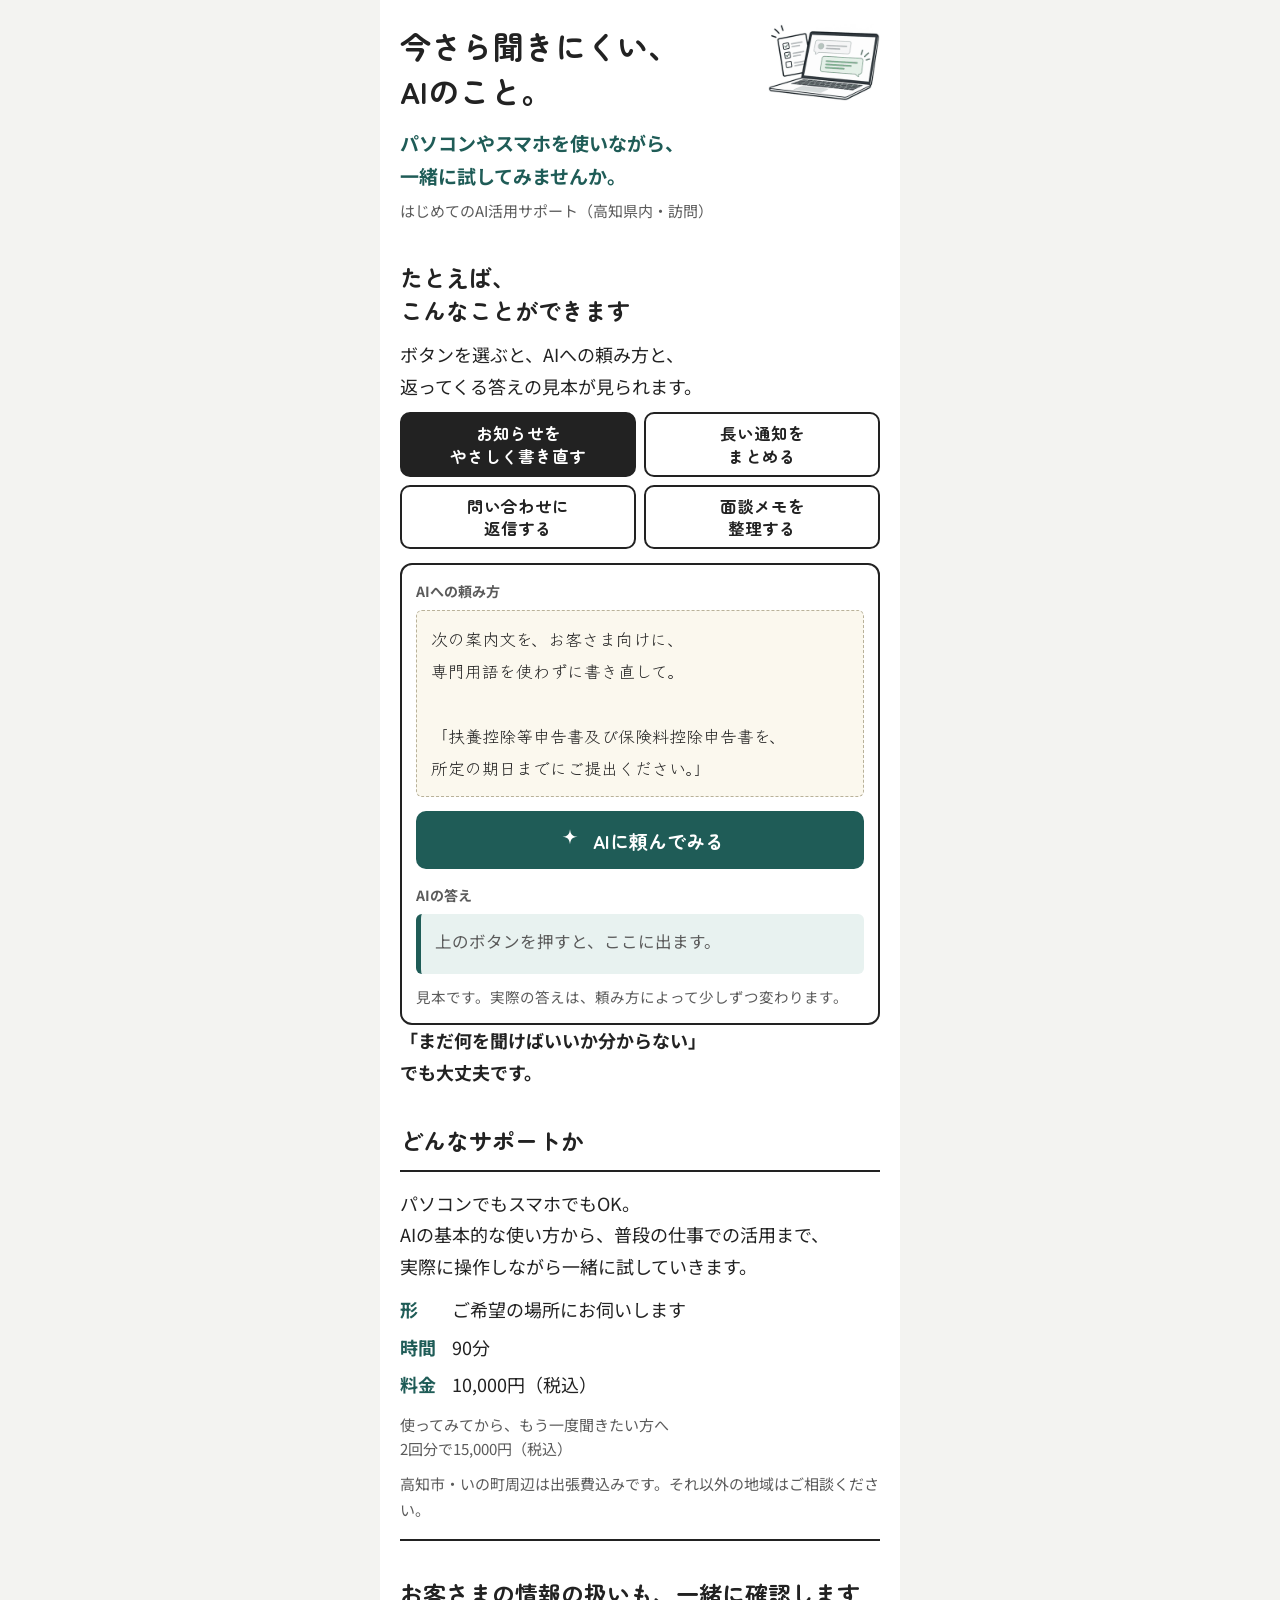
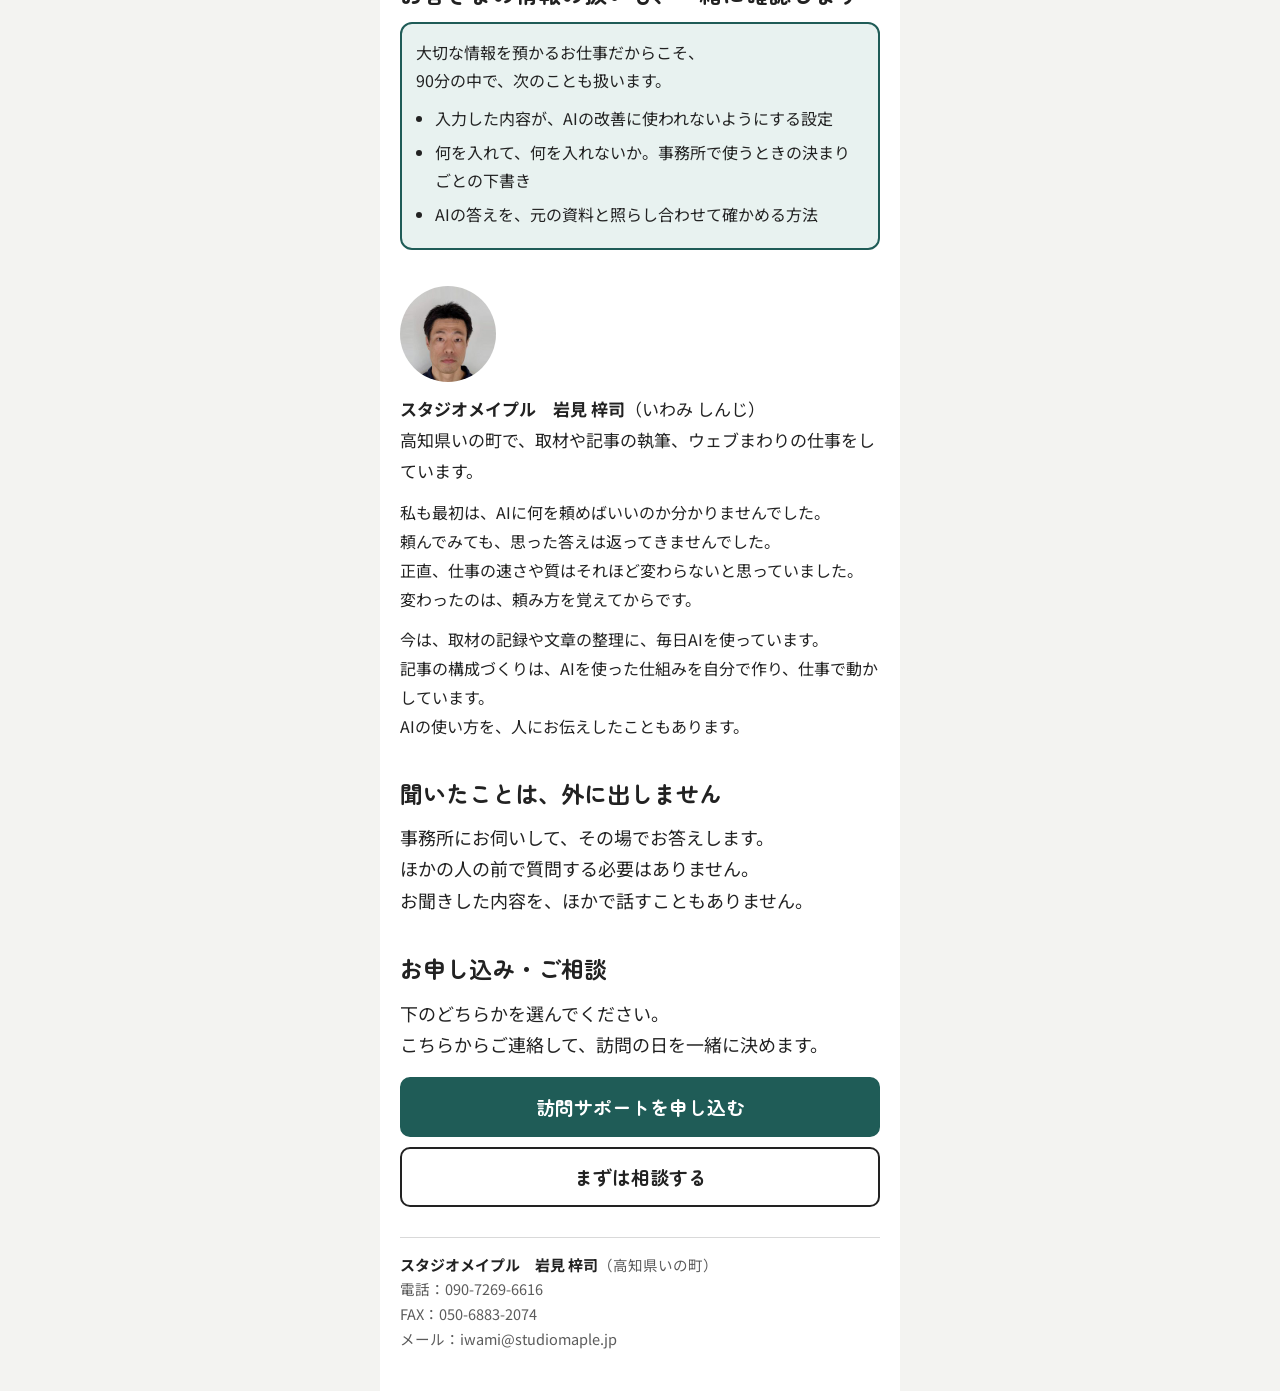
==== commit 7d80e7b2: "Update index.html" ====
--- a/ai/index.html
+++ b/ai/index.html
@@ -43,6 +43,12 @@
 .hero .phone{position:absolute;right:0;top:0;width:clamp(52px,15vw,72px)}
 .hero h1{padding-right:clamp(56px,16vw,80px)}
 .lead{margin:12px 0 0;font-size:19px;font-weight:700;color:var(--pine)}
+/* mail2/form2 の見出し：1行が長いので少し小さくし、折り返すときは言葉の切れ目で */
+.hero h1.long{font-size:clamp(21px,6vw,31px)}
+.nb{display:inline-block}
+/* mail2/form2 の見出し横の絵（横長の線画） */
+.hero .phone.wide{width:clamp(88px,28vw,112px)}
+.hero h1.wide-pad{padding-right:calc(clamp(88px,28vw,112px) + 8px)}
 .service{margin:6px 0 0;font-size:15px;color:var(--sub)}
 
 h2{font-size:23px;margin:0 0 12px;line-height:1.45}
@@ -87,7 +93,7 @@
 .plan .small{font-size:15px;color:var(--sub)}
 
 /* 担当（似顔絵の下に文を置く） */
-.who img{display:block;width:96px;margin:0 0 12px}
+.who img{display:block;width:96px;margin:0 0 12px;border-radius:50%}
 .who p{margin:0 0 12px;font-size:16px;line-height:1.8}
 .who p:last-child{margin-bottom:0}
 .who .name{font-size:17px}
@@ -151,7 +157,7 @@
 .check{background:var(--pine-soft);border-radius:8px;padding:12px 14px;margin-top:14px;font-size:16px}
 
 .done{text-align:center;padding:20px 0}
-.done img{width:120px}
+.done img{width:120px;border-radius:50%}
 .done p{margin:0 0 8px}
 footer{margin-top:30px;padding-top:14px;border-top:1px solid var(--line);font-size:14.5px;color:var(--sub);line-height:1.7}
 footer b{color:var(--ink);font-size:15px}
@@ -174,7 +180,7 @@
     <p>ボタンを選ぶと、AIへの頼み方と、<br>返ってくる答えの見本が見られます。</p>
     <div class="tabs" id="tabs" role="tablist"></div>
     <div class="sample">
-      <p class="label">スマホに話しかけた言葉</p>
+      <p class="label" id="before-label">スマホに話しかけた言葉</p>
       <div class="before" id="before"></div>
       <button type="button" class="go" id="go">
         <svg viewBox="0 0 24 24" aria-hidden="true"><path fill="#fff" d="M12 2c.6 5 2 6.4 7 7-5 .6-6.4 2-7 7-.6-5-2-6.4-7-7 5-.6 6.4-2 7-7z"/></svg>
@@ -182,6 +188,7 @@
       </button>
       <p class="label">AIの答え</p>
       <div class="after" id="after" aria-live="polite"></div>
+      <p class="note" id="sample-note" hidden></p>
       <p class="note">見本です。実際の答えは、頼み方によって少しずつ変わります。</p>
     </div>
     <p class="ok">「まだ何を聞けばいいか分からない」<br>でも大丈夫です。</p>
@@ -191,7 +198,7 @@
   <section class="block" aria-labelledby="h-plan">
     <h2 id="h-plan">どんなサポートか</h2>
     <div class="plan">
-      <p>パソコンでもスマホでもOK。<br>実際に画面を見ながら、使い方や仕事での活用方法を一緒に考えます。</p>
+      <p>パソコンでもスマホでもOK。<br>AIの基本的な使い方から、普段の仕事での活用まで、<br>実際に操作しながら一緒に試していきます。</p>
       <dl>
         <dt>形</dt><dd>ご希望の場所にお伺いします</dd>
         <dt>時間</dt><dd>90分</dd>
@@ -217,18 +224,22 @@
 
   <!-- 担当 -->
   <section class="block who" aria-label="担当">
-    <img src="[data-uri]" alt="岩見の似顔絵">
-    <p class="name"><b>スタジオメイプル　岩見 梓司</b>（いわみ しんじ）<br>高知県いの町に住んでいます。</p>
-    <p>6年間、取材の仕事で、知らないことを人に聞いてきました。<br>知らないことを聞くのは、恥ずかしいことではない。<br>それを毎日、実感してきました。</p>
+    <img src="[data-uri]" alt="岩見の写真">
+    <p class="name"><b>スタジオメイプル　岩見 梓司</b>（いわみ しんじ）<br>高知県いの町で、取材や記事の執筆、ウェブまわりの仕事をしています。</p>
     <p>私も最初は、AIに何を頼めばいいのか分かりませんでした。<br>頼んでみても、思った答えは返ってきませんでした。<br>正直、仕事の速さや質はそれほど変わらないと思っていました。<br>変わったのは、頼み方を覚えてからです。</p>
     <p>今は、取材の記録や文章の整理に、毎日AIを使っています。<br>記事の構成づくりは、AIを使った仕組みを自分で作り、仕事で動かしています。<br>AIの使い方を、人にお伝えしたこともあります。</p>
-    <p>1対1でお伺いします。<br>お聞きした内容を、ほかで話すことはありません。</p>
+  </section>
+
+  <!-- 聞いたことは外に出さない（「事務所／事業所」は表示で書き分け） -->
+  <section class="block" aria-labelledby="h-secret">
+    <h2 id="h-secret">聞いたことは、外に出しません</h2>
+    <p><span class="org-word">事業所</span>にお伺いして、その場でお答えします。<br>ほかの人の前で質問する必要はありません。<br>お聞きした内容を、ほかで話すこともありません。</p>
   </section>
 
   <!-- 申し込み -->
   <section class="block" aria-labelledby="h-form">
-    <h2 id="h-form">気になるものを選んで、<br>送ってください</h2>
-    <p>送っていただいたら、<br>こちらからご連絡します。<br>訪問の日は、そのときに一緒に決めます。</p>
+    <h2 id="h-form">お申し込み・ご相談</h2>
+    <p>下のどちらかを選んでください。<br>こちらからご連絡して、訪問の日を一緒に決めます。</p>
 
     <div class="entry" id="entry">
       <button type="button" class="main" data-youken="申し込み" aria-pressed="false">訪問サポートを申し込む</button>
@@ -314,7 +325,7 @@
     </form>
 
     <div class="done" id="done" hidden>
-      <img src="[data-uri]" alt="岩見の似顔絵">
+      <img src="[data-uri]" alt="岩見の写真">
       <h2>送りました</h2>
       <p id="done-msg">内容を確認して、こちらからお電話します。</p>
       <p>訪問の日は、そのときに一緒に決めましょう。</p>
@@ -350,40 +361,49 @@
 ];
 
 const SAMPLES_GENERAL = [
-  {id:"mail", name:"メールや\n案内文を作る",
-   before:"年末年始のお休みのお知らせを、\nお客様向けのメールで作って。\n12月28日から1月4日まで休み。\n急ぎの連絡は携帯電話へ。",
-   after:["お客様各位","","年末年始休業のお知らせ","","誠に勝手ながら、12月28日から1月4日まで","休業とさせていただきます。","","お急ぎのご連絡は、携帯電話にて承ります。","来年も、どうぞよろしくお願いいたします。"]},
-  {id:"sns", name:"SNSの\n文章を考える",
-   before:"事務所のSNSに載せる文章を\n考えて。\n来月、無料の相談会をひらく。\nやわらかい感じで、短めに。",
-   after:["来月、無料の相談会をひらきます。","","「こんなこと聞いていいのかな」","そんな小さな疑問でも大丈夫です。","","お気軽にお越しください。","くわしい日時は、事務所までお問い合わせください。"]},
-  {id:"sum", name:"長い文章を\nまとめる",
-   before:"（国や県から届いた長いお知らせを\n　そのまま貼りつけて）\n\nこれ、何をすればいいのか\n3行で教えて。",
-   after:["このお知らせで必要なことは、次の3つです。","","・11月末までに、報告書を1枚出す必要があります","・書き方の見本は、ホームページに載っています","・分からないときは、お知らせに書かれている窓口に電話で聞くことができます"]},
-  {id:"idea", name:"アイデアを出す",
-   before:"お客様に配るお便りの話題を\n5つ出して。\n堅すぎない内容で。",
-   after:["お便りの話題の案","","1. この時期に多い手続きのお知らせ","2. よくいただく質問と、その答え","3. 事務所のスタッフ紹介","4. 地元のおすすめのお店","5. 最近変わった制度を、やさしく解説"]}
+  {id:"notice", name:"お知らせを\nやさしく書き直す",
+   before:"次の案内文を、お客さま向けに、\n専門用語を使わずに書き直して。\n\n「扶養控除等申告書及び保険料控除申告書を、\n所定の期日までにご提出ください。」",
+   after:["年末の手続きに使う書類のお願いです。", "", "・ご家族の状況を書く書類", "・保険料の支払いを書く書類", "", "この2つを、期日までにお送りください。", "書き方で分からないところは、お気軽にお電話ください。"]},
+  {id:"sum", name:"長い通知を\nまとめる",
+   before:"（県から届いた募集のお知らせを貼りつけて）\n\n「…申請期間は11月4日から12月18日まで。\n対象は、県内に事業所を置く従業員20人以下の事業者。\n提出書類は、申請書、見積書、直近の決算書の写し…」\n\nこれ、要点を3つにまとめて。",
+   after:["要点は次の3つです。", "", "・申し込みは、11月4日から12月18日まで", "・対象は、県内に事業所があり、従業員20人以下の事業者", "・出す書類は、申請書・見積書・直近の決算書の写し"],
+   note:"AIの答えは、必ず元のお知らせと照らし合わせて確かめます。"},
+  {id:"reply", name:"問い合わせに\n返信する",
+   before:"お客さまからの問い合わせに返信する下書きを作って。\n名前は「〇〇様」にしておいて。\n相続の手続きの相談。来週、事務所で30分ほど話を聞きたい。\n日時の候補を2つ出してもらう。",
+   after:["〇〇様", "", "お問い合わせいただき、ありがとうございます。", "相続のお手続きについて、まずは事務所でお話をうかがえればと思います。", "お時間は30分ほどです。", "", "来週で、ご都合のよい日時を2つほどお知らせいただけますでしょうか。", "どうぞよろしくお願いいたします。"]},
+  {id:"memo", name:"面談メモを\n整理する",
+   before:"面談のメモを、あとで読める記録に整えて。\n名前はAさんにしておいて。\n\n12/3 Aさん 来所 父の家 名義変更したい\n兄弟3人 話はついてる 戸籍まだ 年内希望",
+   after:["面談記録", "", "日時：12月3日（来所）", "相談者：Aさん", "内容：父の家の名義変更を希望", "状況：きょうだい3人で話はまとまっている", "まだのこと：戸籍の取り寄せ", "希望の時期：年内"]}
 ];
 
 const SRC0 = new URLSearchParams(location.search).get("src") || "";
 // fax1/mail1 は介護・福祉の見本、それ以外（fax2/mail2 など）は士業・一般の見本
 const SAMPLES = (SRC0.startsWith("fax1") || SRC0.startsWith("mail1")) ? SAMPLES_CARE : SAMPLES_GENERAL;
 
+// mail2/form2 の見出し横の絵（机の上のノートパソコンと書類の線画）
+const HERO_WIDE = "[data-uri]";
+
 const IS_GENERAL = SAMPLES === SAMPLES_GENERAL;  // 士業・一般向けの表示
 const ORG_WORD = IS_GENERAL ? "事務所名" : "事業所名";
 const IS_TEST = new URLSearchParams(location.search).get("test") === "1";
 
-// mail2/form2 は士業向けの見出しとリード文・ページのタイトル（それ以外は元の文のまま）
-if (SRC0.startsWith("mail2") || SRC0.startsWith("form2")) {
-  document.getElementById("hero-title").innerHTML = "事務所でのChatGPTの使い方を、<br>90分でお伝えします。";
-  document.getElementById("hero-lead").innerHTML = "訪問して、使い始めるところまで<br>ご一緒します。";
-  document.title = "事務所でのChatGPTの使い方を、90分でお伝えします｜スタジオメイプル";
+// mail2/form2・目印なし は士業向けの見出しとリード文・タイトル・絵（fax1/fax2/mail1 などは元のまま）
+if (SRC0 === "" || SRC0.startsWith("mail2") || SRC0.startsWith("form2")) {
+  document.getElementById("hero-title").innerHTML = '<span class="nb">今さら</span><span class="nb">聞きにくい、</span><br>AIのこと。';
+  document.getElementById("hero-title").classList.add("long","wide-pad");
+  document.getElementById("hero-lead").innerHTML = '<span class="nb">パソコンやスマホを使いながら、</span><span class="nb">一緒に試してみませんか。</span>';
+  document.title = "今さら聞きにくい、AIのこと。｜スタジオメイプル";
+  const heroImg = document.querySelector(".hero .phone");
+  heroImg.src = HERO_WIDE; heroImg.classList.add("wide");
 }
 // 士業・一般向けの表示：注意書き・情報の扱い・「事務所名」
 if (IS_GENERAL) {
+  document.getElementById("before-label").textContent = "AIへの頼み方";
   document.getElementById("detail-note").textContent = "お客さまのお名前などの個人情報は書かないでください。";
   document.getElementById("sec-info").hidden = false;
 }
 document.getElementById("orgLabel").textContent = ORG_WORD;
+document.querySelectorAll(".org-word").forEach(el=>el.textContent = IS_GENERAL ? "事務所" : "事業所");
 
 // 計測：ページや操作を遅らせないよう sendBeacon で送る（失敗しても何もしない）
 const tracked = new Set();
@@ -404,14 +424,27 @@
   if(first)track("開いた",true);
 })();
 
-const INTERESTS = [
+// 選択肢。士業・一般向けの表示だけ言い方を変える（介護・福祉向けは今のまま）
+const INTERESTS = IS_GENERAL ? [
+  "AIを使ってみたい",
+  "自分の仕事で何ができるか知りたい",
+  "AIで楽にできる仕事を知りたい",
+  "とりあえず話を聞いてみたい"
+] : [
   "ChatGPTを使ってみたい",
   "自分の仕事で何ができるか知りたい",
   "AIで楽にできる仕事を知りたい",
   "とりあえず話を聞いてみたい"
 ];
 
-const QUESTIONS = [
+const QUESTIONS = IS_GENERAL ? [
+  "お客さまの情報を入れても大丈夫？",
+  "AIって何？",
+  "無料でも使える？",
+  "スマホでも使える？",
+  "仕事で何ができる？",
+  "何を聞けばいいの？"
+] : [
   "ChatGPTって何？",
   "無料でも使える？",
   "スマホでも使える？",
@@ -439,6 +472,7 @@
   const s=SAMPLES.find(x=>x.id===current);
   $("#before").textContent=s.before;
   $("#after").innerHTML='<span class="wait">上のボタンを押すと、ここに出ます。</span>';
+  $("#sample-note").hidden=true;
 }
 $("#go").onclick=()=>{
   const s=SAMPLES.find(x=>x.id===current);
@@ -446,6 +480,7 @@
   const after=$("#after");after.innerHTML="";
   const rows=s.after.map(line=>{const d=document.createElement("div");d.className="row";d.textContent=line||"\u00a0";after.appendChild(d);return d});
   rows.forEach((r,i)=>setTimeout(()=>r.classList.add("show"),reduce()?0:250+i*120));
+  const note=$("#sample-note");note.textContent=s.note||"";note.hidden=!s.note;
 };
 renderTabs();renderSample();
 
